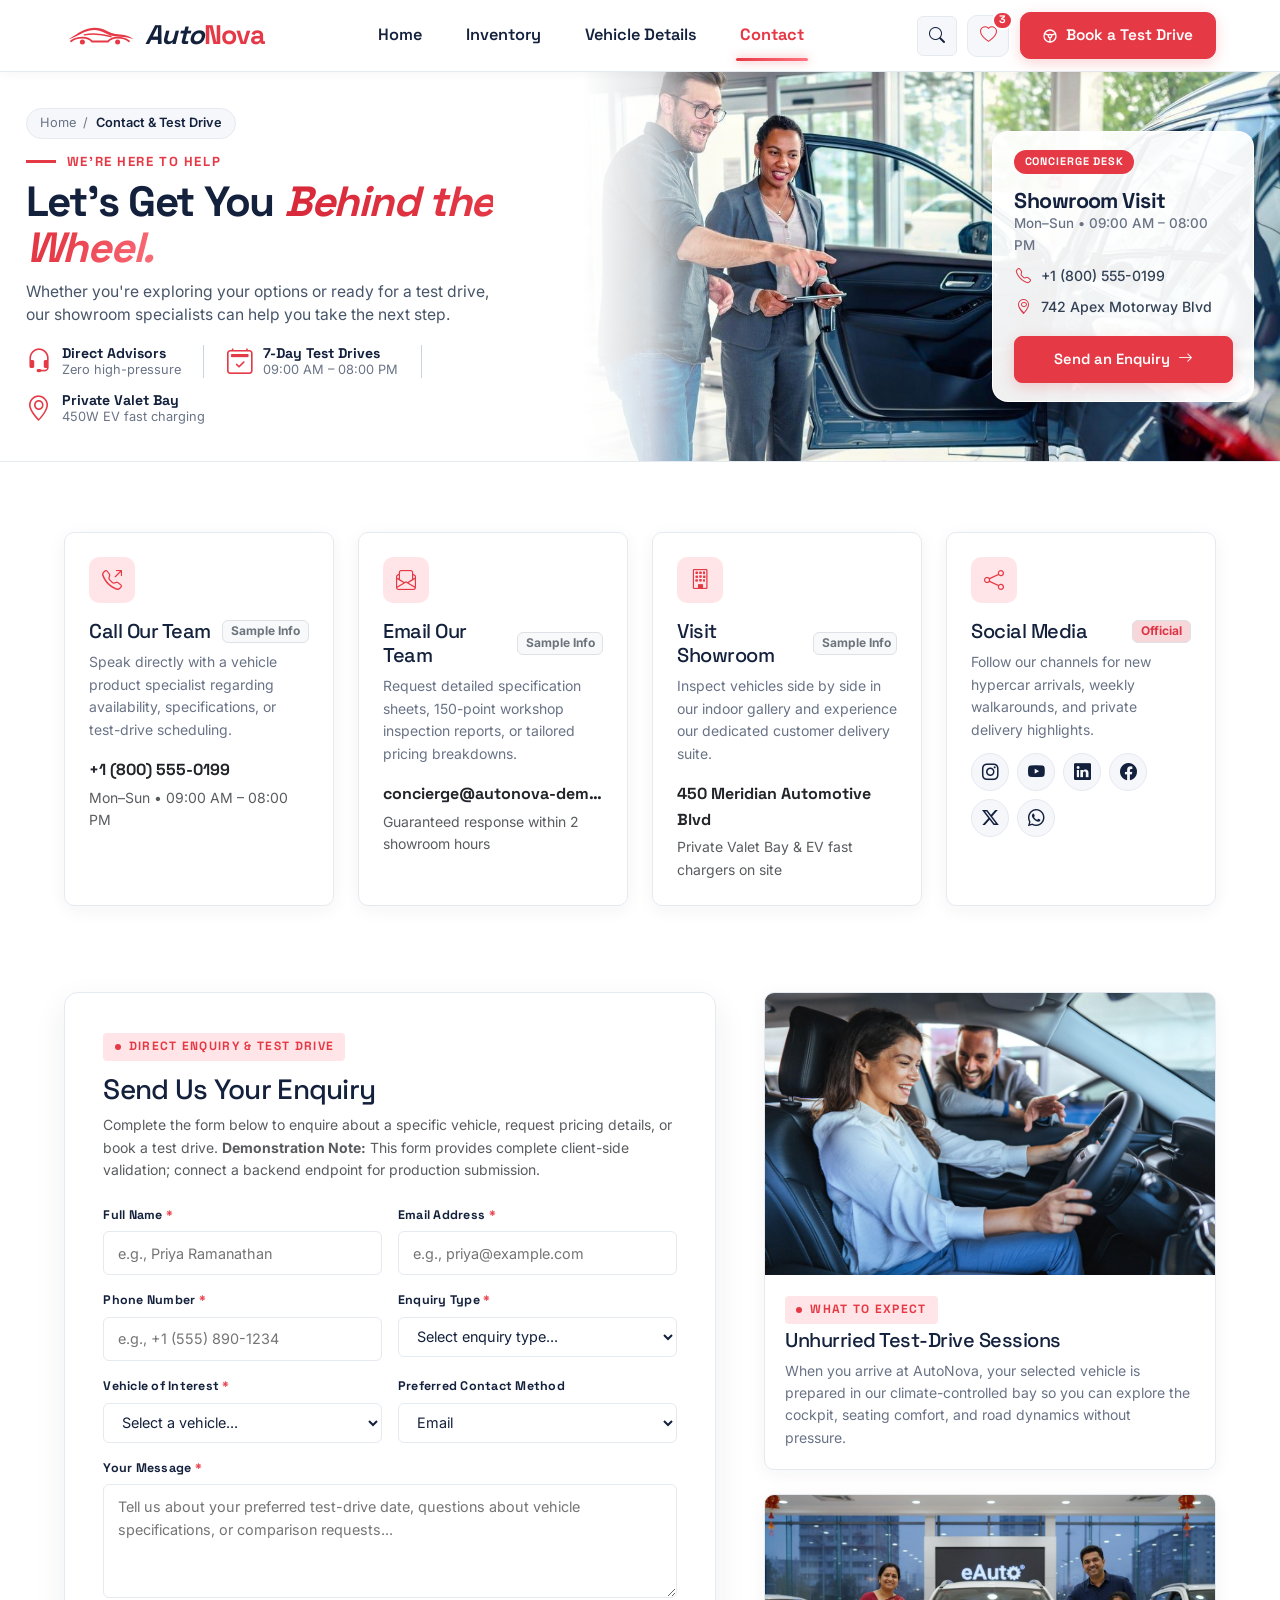
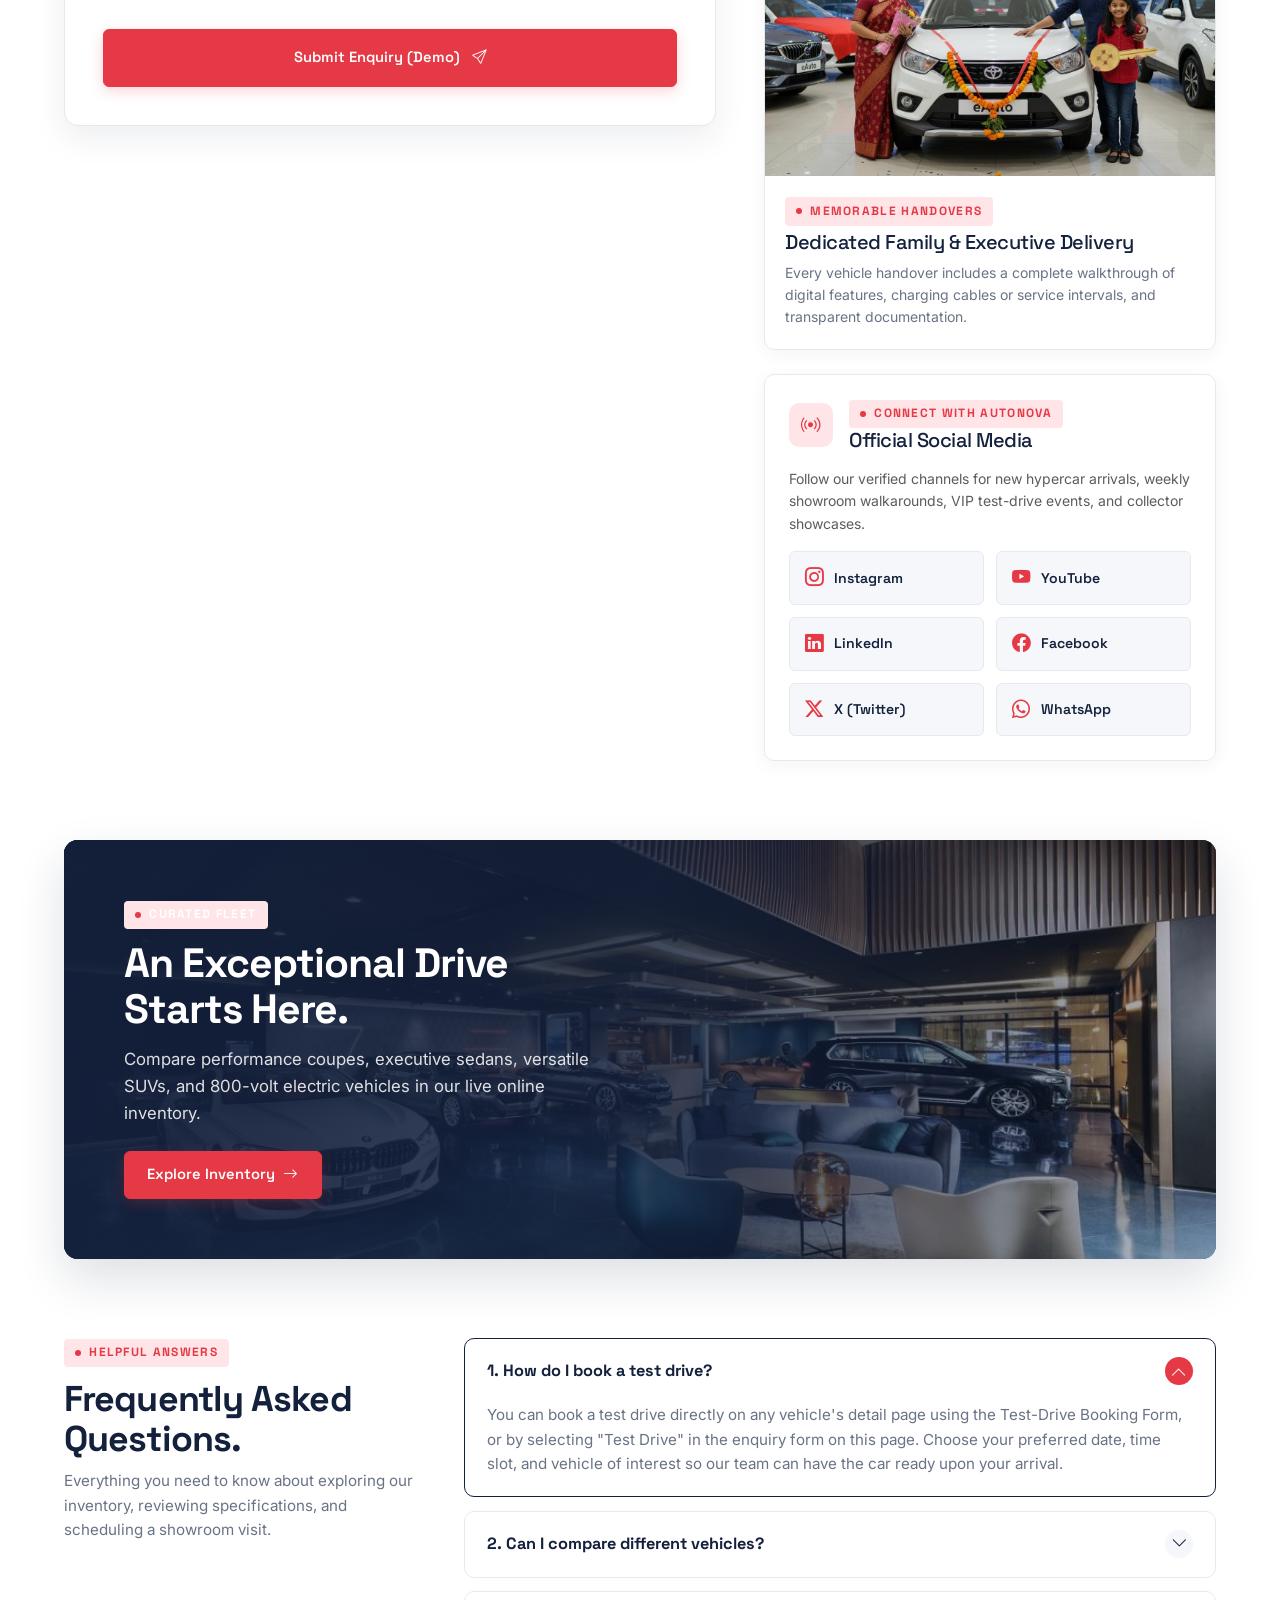
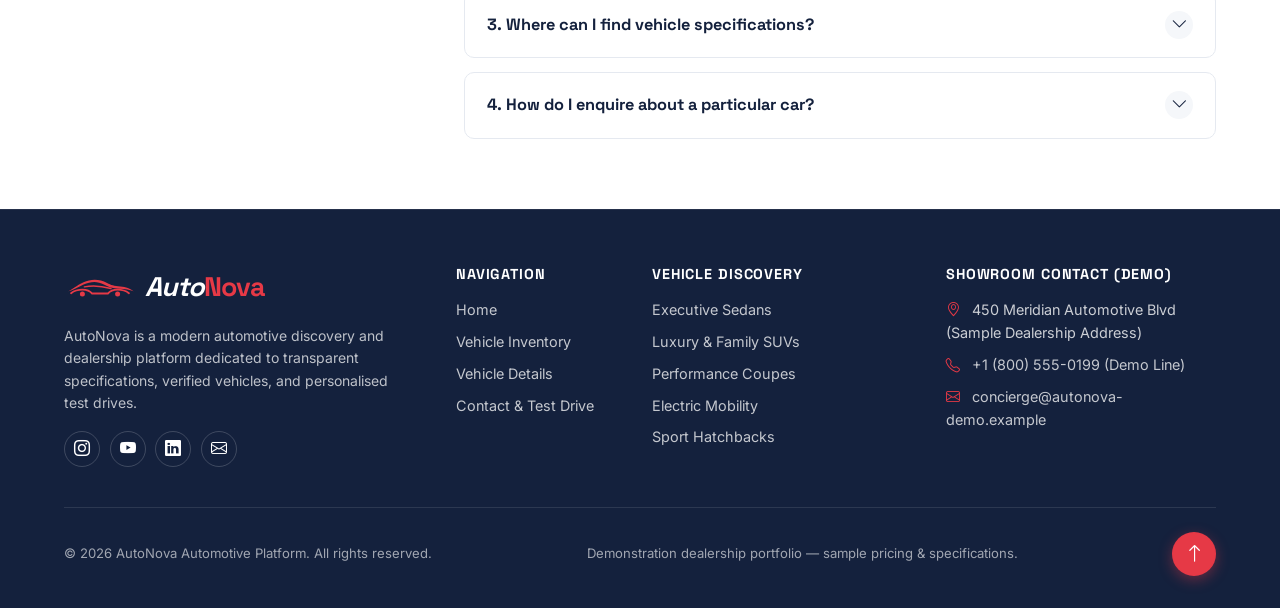
==== contact.html @ 645b9ab3 "first commit" ====
<!DOCTYPE html>
<html lang="en">
<head>
  <meta charset="UTF-8">
  <meta name="viewport" content="width=device-width, initial-scale=1.0">
  <title>Contact &amp; Book a Test Drive | AutoNova Automotive Dealership</title>
  <meta name="description" content="Get in touch with the AutoNova showroom team to schedule a test drive, request vehicle pricing, or arrange a private viewing.">

  <!-- Google Fonts: Space Grotesk & Inter -->
  <link rel="preconnect" href="https://fonts.googleapis.com">
  <link rel="preconnect" href="https://fonts.gstatic.com" crossorigin>
  <link href="https://fonts.googleapis.com/css2?family=Inter:wght@400;500;600;700&family=Space+Grotesk:wght@600;700&display=swap" rel="stylesheet">

  <!-- Bootstrap 5.3 CSS & Bootstrap Icons CDN -->
  <link href="https://cdn.jsdelivr.net/npm/bootstrap@5.3.3/dist/css/bootstrap.min.css" rel="stylesheet">
  <link href="https://cdn.jsdelivr.net/npm/bootstrap-icons@1.11.3/font/bootstrap-icons.min.css" rel="stylesheet">

  <!-- Shared AutoNova Stylesheet -->
  <link rel="stylesheet" href="assets/css/style.css">

  <!-- AutoNova Sports-Coupe Favicon -->
  <link rel="icon" type="image/svg+xml" href="assets/images/favicon.svg">
  <link rel="alternate icon" href="assets/images/favicon.svg">
</head>
<body>
  <a href="#main-content" class="skip-link">Skip to main content</a>

  <!-- ====================================================================
       GLOBAL HEADER & NAVIGATION
       ==================================================================== -->
  <header class="an-header" role="banner">
    <div class="an-container an-header-inner">
      <a href="index.html" class="an-brand" aria-label="AutoNova Home">
        <svg class="an-brand-car-svg" viewBox="0 0 92 34" fill="none" xmlns="http://www.w3.org/2000/svg" aria-hidden="true">
          <path d="M4 22.5C10 20.5 16 14.5 25 10.5C34 6.5 45 6 55 11.5C60 14.2 64 15.2 72 16C79 16.7 85 18.8 89 22C84 20.4 78 19.3 71 19C62 18.6 56 16.5 51 13.5C43 8.8 34 9.2 25 13.5C17 17.3 11 21.2 4 22.5Z" fill="#E63946"/>
          <path d="M9 24.5C13 21.5 18 20 23.5 20C29 20 33.5 22 36 25H56C58.5 22 63 20 68.5 20C74 20 79 21.5 83 24.5" stroke="#E63946" stroke-width="2.4" stroke-linecap="round" stroke-linejoin="round"/>
          <path d="M26 16.5C35 14.5 47 15 60 18.5" stroke="#E63946" stroke-width="1.8" stroke-linecap="round"/>
          <circle cx="23.5" cy="25.5" r="3.2" fill="#E63946"/>
          <circle cx="68.5" cy="25.5" r="3.2" fill="#E63946"/>
        </svg>
        <span><span class="an-brand-auto">Auto</span><span class="an-brand-accent">Nova</span></span>
      </a>

      <nav aria-label="Primary Navigation">
        <ul class="an-nav-list">
          <li><a href="index.html" class="an-nav-link">Home</a></li>
          <li><a href="inventory.html" class="an-nav-link">Inventory</a></li>
          <li><a href="vehicle-details.html" class="an-nav-link">Vehicle Details</a></li>
          <li><a href="contact.html" class="an-nav-link active" aria-current="page">Contact</a></li>
        </ul>
      </nav>

      <div class="an-header-actions">
        <button
          type="button"
          class="an-search-trigger"
          id="headerSearchToggle"
          aria-label="Open vehicle search"
          aria-expanded="false"
          aria-controls="headerSearchBar"
        >
          <i class="bi bi-search" aria-hidden="true"></i>
        </button>

        <a
          href="inventory.html"
          class="an-header-fav-btn"
          aria-label="View shortlisted vehicles"
          title="Shortlisted Vehicles"
        >
          <i class="bi bi-heart" aria-hidden="true"></i>
          <span class="an-header-fav-badge">3</span>
        </a>

        <a href="#contact-form-section" class="btn-an-primary an-header-cta" style="border-radius: 10px;">
          <svg width="16" height="16" viewBox="0 0 24 24" fill="none" stroke="currentColor" stroke-width="2" stroke-linecap="round" stroke-linejoin="round" aria-hidden="true">
            <circle cx="12" cy="12" r="9"/>
            <circle cx="12" cy="12" r="2.5"/>
            <path d="M12 14.5V21"/>
            <path d="M9.8 10.8L3.6 8.5"/>
            <path d="M14.2 10.8L20.4 8.5"/>
          </svg>
          <span>Book a Test Drive</span>
        </a>

        <button
          type="button"
          class="an-menu-toggle"
          id="mobileMenuToggle"
          aria-label="Toggle navigation menu"
          aria-expanded="false"
          aria-controls="mobileNavPanel"
        >
          <i class="bi bi-list" aria-hidden="true"></i>
        </button>
      </div>
    </div>

    <!-- Compact Header Search Bar -->
    <div class="an-header-search-bar" id="headerSearchBar" role="region" aria-label="Quick Inventory Search">
      <div class="an-container">
        <form action="inventory.html" method="get" class="an-header-search-form">
          <label for="headerSearchInput" class="visually-hidden">Search by manufacturer, model, or category</label>
          <input
            type="search"
            id="headerSearchInput"
            name="q"
            class="an-header-search-input"
            placeholder="Search Mercedes-Benz, McLaren, Porsche Taycan, Hyundai IONIQ, BMW M4..."
          >
          <button type="submit" class="btn-an-primary">
            Search <i class="bi bi-arrow-right" aria-hidden="true"></i>
          </button>
        </form>
      </div>
    </div>

    <!-- Mobile & Tablet Navigation Panel (Includes Search & Favourites) -->
    <div class="an-mobile-nav" id="mobileNavPanel" aria-label="Mobile Navigation">
      <form action="inventory.html" method="get" class="an-mobile-search-form">
        <label for="mobileSearchInput" class="visually-hidden">Search vehicles by manufacturer or model</label>
        <input
          type="search"
          id="mobileSearchInput"
          name="q"
          class="an-mobile-search-input"
          placeholder="Search Tucson, McLaren, Taycan..."
        >
        <button type="submit" class="btn-an-primary py-2 px-3" aria-label="Search Inventory">
          <i class="bi bi-search" aria-hidden="true"></i>
        </button>
      </form>

      <ul class="an-mobile-nav-list">
        <li>
          <a href="index.html" class="an-mobile-nav-link">
            <span>Home</span>
            <i class="bi bi-chevron-right" aria-hidden="true"></i>
          </a>
        </li>
        <li>
          <a href="inventory.html" class="an-mobile-nav-link">
            <span>Inventory</span>
            <i class="bi bi-chevron-right" aria-hidden="true"></i>
          </a>
        </li>
        <li>
          <a href="vehicle-details.html" class="an-mobile-nav-link">
            <span>Vehicle Details</span>
            <i class="bi bi-chevron-right" aria-hidden="true"></i>
          </a>
        </li>
        <li>
          <a href="contact.html" class="an-mobile-nav-link active" aria-current="page">
            <span>Contact</span>
            <i class="bi bi-chevron-right" aria-hidden="true"></i>
          </a>
        </li>
      </ul>

      <a href="inventory.html" class="an-mobile-fav-row" aria-label="View shortlisted vehicles">
        <span><i class="bi bi-heart-fill text-accent-red me-2" aria-hidden="true"></i>Shortlisted Vehicles</span>
        <span class="an-header-fav-badge">3</span>
      </a>

      <div class="d-grid gap-2">
        <a href="#contact-form-section" class="btn-an-primary w-100">
          Book a Test Drive <i class="bi bi-arrow-right" aria-hidden="true"></i>
        </a>
      </div>
    </div>
  </header>

  <main id="main-content">
    <!-- ==================================================================
         SECTION 8.A — UNIFORM SUBPAGE HERO (CONTACT — 390PX STAGE)
         ================================================================== -->
    <section class="an-subpage-hero" aria-labelledby="contact-hero-heading">
      <div class="an-subpage-hero-bg">
        <img
          src="assets/images/41.jpg"
          alt="AutoNova sales specialist with tablet assisting a customer beside an SUV in the glass-walled showroom"
          class="an-subpage-hero-bg-img"
          width="1200"
          height="900"
        >
        <div class="an-subpage-hero-bg-fade" aria-hidden="true"></div>
      </div>

      <div class="an-container an-subpage-hero-inner">
        <div class="an-subpage-hero-row">
          <div class="an-subpage-hero-left">
            <nav aria-label="Breadcrumb">
              <ol class="an-breadcrumb">
                <li><a href="index.html">Home</a></li>
                <li aria-hidden="true">/</li>
                <li class="an-breadcrumb-current" aria-current="page">Contact &amp; Test Drive</li>
              </ol>
            </nav>
            <span class="an-snip-eyebrow hero-anim-eyebrow">WE'RE HERE TO HELP</span>
            <h1 class="an-subpage-title hero-anim-title" id="contact-hero-heading">
              Let's Get You <span class="text-accent-red">Behind the Wheel.</span>
            </h1>
            <p class="an-subpage-subtitle hero-anim-lead">
              Whether you're exploring your options or ready for a test drive, our showroom specialists can help you take the next step.
            </p>

            <div class="an-snip-cred-row hero-anim-cred" aria-label="Showroom Concierge Promises">
              <div class="an-snip-cred-item">
                <i class="bi bi-headset an-snip-cred-icon" aria-hidden="true"></i>
                <div>
                  <span class="an-snip-cred-title">Direct Advisors</span>
                  <span class="an-snip-cred-sub">Zero high-pressure</span>
                </div>
              </div>
              <div class="an-snip-cred-item">
                <i class="bi bi-calendar2-check an-snip-cred-icon" aria-hidden="true"></i>
                <div>
                  <span class="an-snip-cred-title">7-Day Test Drives</span>
                  <span class="an-snip-cred-sub">09:00 AM – 08:00 PM</span>
                </div>
              </div>
              <div class="an-snip-cred-item">
                <i class="bi bi-geo-alt an-snip-cred-icon" aria-hidden="true"></i>
                <div>
                  <span class="an-snip-cred-title">Private Valet Bay</span>
                  <span class="an-snip-cred-sub">450W EV fast charging</span>
                </div>
              </div>
            </div>
          </div>

          <div class="an-subpage-hero-right hero-anim-card">
            <div class="an-subpage-float-card">
              <span class="an-snip-featured-pill">CONCIERGE DESK</span>
              <h2 class="an-snip-card-title">Showroom Visit</h2>
              <span class="an-snip-card-sub">Mon–Sun • 09:00 AM – 08:00 PM</span>
              <ul class="an-snip-spec-list mt-2 mb-3">
                <li><i class="bi bi-telephone text-danger" aria-hidden="true"></i> <span>+1 (800) 555-0199</span></li>
                <li><i class="bi bi-geo-alt text-danger" aria-hidden="true"></i> <span>742 Apex Motorway Blvd</span></li>
              </ul>
              <a href="#contact-form-section" class="btn-an-primary an-snip-card-btn">
                Send an Enquiry <i class="bi bi-arrow-right" aria-hidden="true"></i>
              </a>
            </div>
          </div>
        </div>
      </div>
    </section>

    <!-- ==================================================================
         SECTION 8.B — FOUR CONTACT INFORMATION BLOCKS & SOCIAL CHANNELS
         ================================================================== -->
    <section class="an-section pb-3" aria-label="Dealership Contact Channels">
      <div class="an-container">
        <div class="row g-4" data-reveal>
          <!-- Block 1: Call Our Team -->
          <div class="col-12 col-md-6 col-lg-3">
            <div class="an-contact-card">
              <span class="an-contact-icon" aria-hidden="true">
                <i class="bi bi-telephone-outbound"></i>
              </span>
              <div class="d-flex align-items-center justify-content-between mb-2">
                <h2 class="h5 mb-0">Call Our Team</h2>
                <span class="badge bg-light text-secondary border">Sample Info</span>
              </div>
              <p class="small mb-3">
                Speak directly with a vehicle product specialist regarding availability, specifications, or test-drive scheduling.
              </p>
              <a href="tel:+18005550199" class="fw-bold text-dark d-block mb-1" style="font-family: var(--font-heading);">
                +1 (800) 555-0199
              </a>
              <span class="small text-muted d-block">
                Mon–Sun • 09:00 AM – 08:00 PM
              </span>
            </div>
          </div>

          <!-- Block 2: Email Our Team -->
          <div class="col-12 col-md-6 col-lg-3">
            <div class="an-contact-card">
              <span class="an-contact-icon" aria-hidden="true">
                <i class="bi bi-envelope-paper"></i>
              </span>
              <div class="d-flex align-items-center justify-content-between mb-2">
                <h2 class="h5 mb-0">Email Our Team</h2>
                <span class="badge bg-light text-secondary border">Sample Info</span>
              </div>
              <p class="small mb-3">
                Request detailed specification sheets, 150-point workshop inspection reports, or tailored pricing breakdowns.
              </p>
              <a href="mailto:concierge@autonova-demo.example" class="fw-bold text-dark d-block mb-1 text-truncate" style="font-family: var(--font-heading);">
                concierge@autonova-demo.example
              </a>
              <span class="small text-muted d-block">
                Guaranteed response within 2 showroom hours
              </span>
            </div>
          </div>

          <!-- Block 3: Visit the Showroom -->
          <div class="col-12 col-md-6 col-lg-3">
            <div class="an-contact-card">
              <span class="an-contact-icon" aria-hidden="true">
                <i class="bi bi-building"></i>
              </span>
              <div class="d-flex align-items-center justify-content-between mb-2">
                <h2 class="h5 mb-0">Visit Showroom</h2>
                <span class="badge bg-light text-secondary border">Sample Info</span>
              </div>
              <p class="small mb-3">
                Inspect vehicles side by side in our indoor gallery and experience our dedicated customer delivery suite.
              </p>
              <strong class="fw-bold text-dark d-block mb-1" style="font-family: var(--font-heading);">
                450 Meridian Automotive Blvd
              </strong>
              <span class="small text-muted d-block">
                Private Valet Bay &amp; EV fast chargers on site
              </span>
            </div>
          </div>

          <!-- Block 4: Connect on Social Media -->
          <div class="col-12 col-md-6 col-lg-3">
            <div class="an-contact-card">
              <span class="an-contact-icon" aria-hidden="true">
                <i class="bi bi-share"></i>
              </span>
              <div class="d-flex align-items-center justify-content-between mb-2">
                <h2 class="h5 mb-0">Social Media</h2>
                <span class="badge bg-danger-subtle text-danger border">Official</span>
              </div>
              <p class="small mb-2">
                Follow our channels for new hypercar arrivals, weekly walkarounds, and private delivery highlights.
              </p>
              <div class="an-contact-social-pills" aria-label="AutoNova Official Social Channels">
                <a href="https://instagram.com" target="_blank" rel="noopener noreferrer" class="an-contact-social-pill" aria-label="AutoNova on Instagram" title="Instagram">
                  <i class="bi bi-instagram" aria-hidden="true"></i>
                </a>
                <a href="https://youtube.com" target="_blank" rel="noopener noreferrer" class="an-contact-social-pill" aria-label="AutoNova on YouTube" title="YouTube">
                  <i class="bi bi-youtube" aria-hidden="true"></i>
                </a>
                <a href="https://linkedin.com" target="_blank" rel="noopener noreferrer" class="an-contact-social-pill" aria-label="AutoNova on LinkedIn" title="LinkedIn">
                  <i class="bi bi-linkedin" aria-hidden="true"></i>
                </a>
                <a href="https://facebook.com" target="_blank" rel="noopener noreferrer" class="an-contact-social-pill" aria-label="AutoNova on Facebook" title="Facebook">
                  <i class="bi bi-facebook" aria-hidden="true"></i>
                </a>
                <a href="https://x.com" target="_blank" rel="noopener noreferrer" class="an-contact-social-pill" aria-label="AutoNova on X (Twitter)" title="X (Twitter)">
                  <i class="bi bi-twitter-x" aria-hidden="true"></i>
                </a>
                <a href="https://whatsapp.com" target="_blank" rel="noopener noreferrer" class="an-contact-social-pill" aria-label="AutoNova on WhatsApp Concierge" title="WhatsApp Concierge">
                  <i class="bi bi-whatsapp" aria-hidden="true"></i>
                </a>
              </div>
            </div>
          </div>
        </div>
      </div>
    </section>

    <!-- ==================================================================
         SECTION 8.C — CONTACT & TEST-DRIVE ENQUIRY FORM
         ================================================================== -->
    <section class="an-section" id="contact-form-section" aria-labelledby="contact-form-heading">
      <div class="an-container">
        <div class="row g-4 g-xl-5 align-items-start">
          <!-- Left 7 Columns: Contact Form -->
          <div class="col-12 col-lg-7" data-reveal>
            <div class="an-form-card">
              <span class="an-eyebrow">DIRECT ENQUIRY &amp; TEST DRIVE</span>
              <h2 class="h3 mb-2" id="contact-form-heading">Send Us Your Enquiry</h2>
              <p class="small text-muted mb-4">
                Complete the form below to enquire about a specific vehicle, request pricing details, or book a test drive.
                <strong>Demonstration Note:</strong> This form provides complete client-side validation; connect a backend endpoint for production submission.
              </p>

              <form id="contactEnquiryForm" novalidate>
                <div class="row g-3">
                  <div class="col-12 col-md-6 an-field-group">
                    <label for="cfFullName" class="an-form-label">Full Name <span class="text-accent-red">*</span></label>
                    <input
                      type="text"
                      id="cfFullName"
                      class="an-input"
                      placeholder="e.g., Priya Ramanathan"
                      required
                      autocomplete="name"
                    >
                    <div class="an-field-error" role="alert">
                      <i class="bi bi-exclamation-circle" aria-hidden="true"></i>
                      <span>Please enter your full name.</span>
                    </div>
                  </div>

                  <div class="col-12 col-md-6 an-field-group">
                    <label for="cfEmail" class="an-form-label">Email Address <span class="text-accent-red">*</span></label>
                    <input
                      type="email"
                      id="cfEmail"
                      class="an-input"
                      placeholder="e.g., priya@example.com"
                      required
                      autocomplete="email"
                    >
                    <div class="an-field-error" role="alert">
                      <i class="bi bi-exclamation-circle" aria-hidden="true"></i>
                      <span>Please enter a valid email address.</span>
                    </div>
                  </div>

                  <div class="col-12 col-md-6 an-field-group">
                    <label for="cfPhone" class="an-form-label">Phone Number <span class="text-accent-red">*</span></label>
                    <input
                      type="tel"
                      id="cfPhone"
                      class="an-input"
                      placeholder="e.g., +1 (555) 890-1234"
                      required
                      autocomplete="tel"
                    >
                    <div class="an-field-error" role="alert">
                      <i class="bi bi-exclamation-circle" aria-hidden="true"></i>
                      <span>Please enter a valid phone number.</span>
                    </div>
                  </div>

                  <div class="col-12 col-md-6 an-field-group">
                    <label for="cfEnquiryType" class="an-form-label">Enquiry Type <span class="text-accent-red">*</span></label>
                    <select id="cfEnquiryType" class="an-select" required>
                      <option value="">Select enquiry type...</option>
                      <option value="Vehicle Enquiry">Vehicle Enquiry</option>
                      <option value="Test Drive">Test Drive</option>
                      <option value="Pricing Information">Pricing Information</option>
                      <option value="General Assistance">General Assistance</option>
                    </select>
                    <div class="an-field-error" role="alert">
                      <i class="bi bi-exclamation-circle" aria-hidden="true"></i>
                      <span>Please select an enquiry type.</span>
                    </div>
                  </div>

                  <div class="col-12 col-md-6 an-field-group">
                    <label for="cfVehicleInterest" class="an-form-label">Vehicle of Interest <span class="text-accent-red">*</span></label>
                    <select id="cfVehicleInterest" class="an-select" required>
                      <option value="">Select a vehicle...</option>
                      <option value="2024 Mercedes-Benz S 580 4MATIC ($126,900)">2024 Mercedes-Benz S 580 4MATIC ($126,900)</option>
                      <option value="2023 McLaren 720S Performance Coupe ($284,500)">2023 McLaren 720S Performance Coupe ($284,500)</option>
                      <option value="2024 Porsche Taycan Turbo S ($194,800)">2024 Porsche Taycan Turbo S ($194,800)</option>
                      <option value="2023 Mercedes-Benz EQC 400 4MATIC ($64,500)">2023 Mercedes-Benz EQC 400 4MATIC ($64,500)</option>
                      <option value="2024 Hyundai IONIQ 5 Limited AWD ($52,800)">2024 Hyundai IONIQ 5 Limited AWD ($52,800)</option>
                      <option value="2024 Polestar 4 Long Range Dual Motor ($68,900)">2024 Polestar 4 Long Range Dual Motor ($68,900)</option>
                      <option value="2024 Mercedes-Benz E 300 d AMG Line ($72,500)">2024 Mercedes-Benz E 300 d AMG Line ($72,500)</option>
                      <option value="2022 BMW M4 Heritage Edition 6-MT ($78,400)">2022 BMW M4 Heritage Edition 6-MT ($78,400)</option>
                      <option value="2024 Hyundai IONIQ 6 SE Long Range ($48,200)">2024 Hyundai IONIQ 6 SE Long Range ($48,200)</option>
                      <option value="2021 McLaren 570S Coupe ($188,500)">2021 McLaren 570S Coupe ($188,500)</option>
                      <option value="2023 Cupra Leon VZ Hybrid ($41,500)">2023 Cupra Leon VZ Hybrid ($41,500)</option>
                      <option value="2023 KGM Rexton Ultimate 4WD SUV ($46,900)">2023 KGM Rexton Ultimate 4WD SUV ($46,900)</option>
                      <option value="2024 Porsche Taycan 4S ($114,500)">2024 Porsche Taycan 4S ($114,500)</option>
                      <option value="2024 Ferrari Daytona SP3 Icona ($345,000)">2024 Ferrari Daytona SP3 Icona ($345,000)</option>
                      <option value="General Showroom / Undecided">General Showroom / Comparing Multiple Models</option>
                    </select>
                    <div class="an-field-error" role="alert">
                      <i class="bi bi-exclamation-circle" aria-hidden="true"></i>
                      <span>Please select a vehicle of interest.</span>
                    </div>
                  </div>

                  <div class="col-12 col-md-6 an-field-group">
                    <label for="cfContactMethod" class="an-form-label">Preferred Contact Method</label>
                    <select id="cfContactMethod" class="an-select">
                      <option value="Email">Email</option>
                      <option value="Phone Call">Phone Call</option>
                      <option value="Text / SMS">Text / SMS</option>
                    </select>
                  </div>

                  <div class="col-12 an-field-group">
                    <label for="cfMessage" class="an-form-label">Your Message <span class="text-accent-red">*</span></label>
                    <textarea
                      id="cfMessage"
                      class="an-input"
                      rows="4"
                      placeholder="Tell us about your preferred test-drive date, questions about vehicle specifications, or comparison requests..."
                      required
                    ></textarea>
                    <div class="an-field-error" role="alert">
                      <i class="bi bi-exclamation-circle" aria-hidden="true"></i>
                      <span>Please enter a message of at least 10 characters.</span>
                    </div>
                  </div>

                  <div class="col-12 pt-2">
                    <button type="submit" class="btn-an-primary w-100 py-3" id="cfSubmitBtn">
                      Submit Enquiry (Demo) <i class="bi bi-send ms-1" aria-hidden="true"></i>
                    </button>
                  </div>
                </div>

                <div id="cfFormFeedback" class="an-form-feedback" role="status" aria-live="polite"></div>
              </form>
            </div>
          </div>

          <!-- Right 5 Columns: Showroom Hospitality & Handover Visuals -->
          <div class="col-12 col-lg-5" data-reveal>
            <div class="d-flex flex-column gap-4">
              <div class="an-craft-card">
                <div class="an-craft-media">
                  <img
                    src="assets/images/39.jpg"
                    alt="Customer seated in the driver's seat talking with a showroom specialist before a test drive"
                    loading="lazy"
                    width="680"
                    height="450"
                  >
                </div>
                <div class="an-craft-body">
                  <span class="an-eyebrow mb-1">WHAT TO EXPECT</span>
                  <h3 class="h5 mb-2">Unhurried Test-Drive Sessions</h3>
                  <p class="small mb-0">
                    When you arrive at AutoNova, your selected vehicle is prepared in our climate-controlled bay so you can explore the cockpit, seating comfort, and road dynamics without pressure.
                  </p>
                </div>
              </div>

              <div class="an-craft-card">
                <div class="an-craft-media">
                  <img
                    src="assets/images/42.jpg"
                    alt="Proud family celebrating their new white SUV handover with a ceremonial key in the showroom"
                    loading="lazy"
                    width="680"
                    height="450"
                  >
                </div>
                <div class="an-craft-body">
                  <span class="an-eyebrow mb-1">MEMORABLE HANDOVERS</span>
                  <h3 class="h5 mb-2">Dedicated Family &amp; Executive Delivery</h3>
                  <p class="small mb-0">
                    Every vehicle handover includes a complete walkthrough of digital features, charging cables or service intervals, and transparent documentation.
                  </p>
                </div>
              </div>

              <!-- Official Social Channels Hub Card -->
              <div class="an-craft-card">
                <div class="p-4">
                  <div class="d-flex align-items-center gap-3 mb-3">
                    <span class="an-contact-icon mb-0" style="width: 44px; height: 44px; font-size: 1.25rem;">
                      <i class="bi bi-broadcast" aria-hidden="true"></i>
                    </span>
                    <div>
                      <span class="an-eyebrow mb-0">CONNECT WITH AUTONOVA</span>
                      <h3 class="h5 mb-0">Official Social Media</h3>
                    </div>
                  </div>
                  <p class="small text-muted mb-3">
                    Follow our verified channels for new hypercar arrivals, weekly showroom walkarounds, VIP test-drive events, and collector showcases.
                  </p>
                  <div class="an-social-grid" aria-label="AutoNova Social Network Links">
                    <a href="https://instagram.com" target="_blank" rel="noopener noreferrer" class="an-contact-social-btn" aria-label="AutoNova on Instagram">
                      <i class="bi bi-instagram" aria-hidden="true"></i>
                      <span>Instagram</span>
                    </a>
                    <a href="https://youtube.com" target="_blank" rel="noopener noreferrer" class="an-contact-social-btn" aria-label="AutoNova on YouTube">
                      <i class="bi bi-youtube" aria-hidden="true"></i>
                      <span>YouTube</span>
                    </a>
                    <a href="https://linkedin.com" target="_blank" rel="noopener noreferrer" class="an-contact-social-btn" aria-label="AutoNova on LinkedIn">
                      <i class="bi bi-linkedin" aria-hidden="true"></i>
                      <span>LinkedIn</span>
                    </a>
                    <a href="https://facebook.com" target="_blank" rel="noopener noreferrer" class="an-contact-social-btn" aria-label="AutoNova on Facebook">
                      <i class="bi bi-facebook" aria-hidden="true"></i>
                      <span>Facebook</span>
                    </a>
                    <a href="https://x.com" target="_blank" rel="noopener noreferrer" class="an-contact-social-btn" aria-label="AutoNova on X (Twitter)">
                      <i class="bi bi-twitter-x" aria-hidden="true"></i>
                      <span>X (Twitter)</span>
                    </a>
                    <a href="https://whatsapp.com" target="_blank" rel="noopener noreferrer" class="an-contact-social-btn" aria-label="AutoNova on WhatsApp Concierge">
                      <i class="bi bi-whatsapp" aria-hidden="true"></i>
                      <span>WhatsApp</span>
                    </a>
                  </div>
                </div>
              </div>
            </div>
          </div>
        </div>
      </div>
    </section>

    <!-- ==================================================================
         SECTION 8.D — TEST-DRIVE PROMOTION BANNER
         ================================================================== -->
    <section class="an-section py-2" aria-labelledby="promo-banner-heading">
      <div class="an-container">
        <div class="an-experience-banner" data-reveal>
          <img
            src="assets/images/3.jpg"
            alt="AutoNova luxury showroom and customer lounge showcasing white BMW 8 Series, grey 7 Series, and black X7 SUV"
            class="an-experience-bg"
            loading="lazy"
            width="1076"
            height="718"
          >
          <div class="an-experience-overlay" aria-hidden="true"></div>
          <div class="an-experience-content">
            <span class="an-eyebrow text-white">CURATED FLEET</span>
            <h2 id="promo-banner-heading">An Exceptional Drive Starts Here.</h2>
            <p>
              Compare performance coupes, executive sedans, versatile SUVs, and 800-volt electric vehicles in our live online inventory.
            </p>
            <a href="inventory.html" class="btn-an-primary">
              Explore Inventory <i class="bi bi-arrow-right" aria-hidden="true"></i>
            </a>
          </div>
        </div>
      </div>
    </section>

    <!-- ==================================================================
         SECTION 8.E — FREQUENTLY ASKED QUESTIONS (4 ACCESSIBLE ACCORDIONS)
         ================================================================== -->
    <section class="an-section" aria-labelledby="faq-section-heading">
      <div class="an-container">
        <div class="row g-4 g-lg-5 align-items-start">
          <div class="col-12 col-lg-4" data-reveal>
            <span class="an-eyebrow">HELPFUL ANSWERS</span>
            <h2 class="an-section-title" id="faq-section-heading">Frequently Asked Questions.</h2>
            <p class="an-section-subtitle">
              Everything you need to know about exploring our inventory, reviewing specifications, and scheduling a showroom visit.
            </p>
          </div>

          <div class="col-12 col-lg-8" data-reveal>
            <div class="an-accordion" id="contactFaqAccordion">
              <!-- Question 1 -->
              <div class="an-accordion-item is-open">
                <h3 class="mb-0">
                  <button
                    type="button"
                    class="an-accordion-trigger"
                    aria-expanded="true"
                    aria-controls="faqPanel1"
                    id="faqTrigger1"
                  >
                    <span>1. How do I book a test drive?</span>
                    <span class="an-accordion-icon" aria-hidden="true"><i class="bi bi-chevron-down"></i></span>
                  </button>
                </h3>
                <div class="an-accordion-panel" id="faqPanel1" role="region" aria-labelledby="faqTrigger1">
                  You can book a test drive directly on any vehicle's detail page using the Test-Drive Booking Form, or by selecting "Test Drive" in the enquiry form on this page. Choose your preferred date, time slot, and vehicle of interest so our team can have the car ready upon your arrival.
                </div>
              </div>

              <!-- Question 2 -->
              <div class="an-accordion-item">
                <h3 class="mb-0">
                  <button
                    type="button"
                    class="an-accordion-trigger"
                    aria-expanded="false"
                    aria-controls="faqPanel2"
                    id="faqTrigger2"
                  >
                    <span>2. Can I compare different vehicles?</span>
                    <span class="an-accordion-icon" aria-hidden="true"><i class="bi bi-chevron-down"></i></span>
                  </button>
                </h3>
                <div class="an-accordion-panel" id="faqPanel2" role="region" aria-labelledby="faqTrigger2" hidden>
                  Yes. On our Vehicle Inventory page, you can filter vehicles by category (Sedan, SUV, Hatchback, Coupe, Electric), fuel type, transmission, model year, and price range. You can also tap the heart icon on any card to shortlist favourites, or use the quick vehicle switcher bar on the Vehicle Details page to compare specifications side by side.
                </div>
              </div>

              <!-- Question 3 -->
              <div class="an-accordion-item">
                <h3 class="mb-0">
                  <button
                    type="button"
                    class="an-accordion-trigger"
                    aria-expanded="false"
                    aria-controls="faqPanel3"
                    id="faqTrigger3"
                  >
                    <span>3. Where can I find vehicle specifications?</span>
                    <span class="an-accordion-icon" aria-hidden="true"><i class="bi bi-chevron-down"></i></span>
                  </button>
                </h3>
                <div class="an-accordion-panel" id="faqPanel3" role="region" aria-labelledby="faqTrigger3" hidden>
                  Click "View Details" on any vehicle card to open its dedicated Vehicle Details page. There you will find a 10-point overview summary, a 6-angle exterior and interior photo gallery with full-screen lightbox, a structured technical specification table, and a confirmed equipment list.
                </div>
              </div>

              <!-- Question 4 -->
              <div class="an-accordion-item">
                <h3 class="mb-0">
                  <button
                    type="button"
                    class="an-accordion-trigger"
                    aria-expanded="false"
                    aria-controls="faqPanel4"
                    id="faqTrigger4"
                  >
                    <span>4. How do I enquire about a particular car?</span>
                    <span class="an-accordion-icon" aria-hidden="true"><i class="bi bi-chevron-down"></i></span>
                  </button>
                </h3>
                <div class="an-accordion-panel" id="faqPanel4" role="region" aria-labelledby="faqTrigger4" hidden>
                  Select the specific vehicle from the "Vehicle of Interest" dropdown in the enquiry form above, or click "Enquire About This Vehicle" in the sticky summary panel on the Vehicle Details page. Include any questions about inspection history, specifications, or availability.
                </div>
              </div>
            </div>
          </div>
        </div>
      </div>
    </section>
  </main>

  <!-- ====================================================================
       GLOBAL FOOTER
       ==================================================================== -->
  <footer class="an-footer" role="contentinfo">
    <div class="an-container">
      <div class="row g-4">
        <div class="col-12 col-lg-4">
          <a href="index.html" class="an-brand an-footer-brand mb-3" aria-label="AutoNova Home">
            <svg class="an-brand-car-svg" viewBox="0 0 92 34" fill="none" xmlns="http://www.w3.org/2000/svg" aria-hidden="true">
              <path d="M4 22.5C10 20.5 16 14.5 25 10.5C34 6.5 45 6 55 11.5C60 14.2 64 15.2 72 16C79 16.7 85 18.8 89 22C84 20.4 78 19.3 71 19C62 18.6 56 16.5 51 13.5C43 8.8 34 9.2 25 13.5C17 17.3 11 21.2 4 22.5Z" fill="#E63946"/>
              <path d="M9 24.5C13 21.5 18 20 23.5 20C29 20 33.5 22 36 25H56C58.5 22 63 20 68.5 20C74 20 79 21.5 83 24.5" stroke="#E63946" stroke-width="2.4" stroke-linecap="round" stroke-linejoin="round"/>
              <path d="M26 16.5C35 14.5 47 15 60 18.5" stroke="#E63946" stroke-width="1.8" stroke-linecap="round"/>
              <circle cx="23.5" cy="25.5" r="3.2" fill="#E63946"/>
              <circle cx="68.5" cy="25.5" r="3.2" fill="#E63946"/>
            </svg>
            <span><span class="an-brand-auto">Auto</span><span class="an-brand-accent">Nova</span></span>
          </a>
          <p class="small mb-3" style="color: rgba(255,255,255,0.72); max-width: 36ch;">
            AutoNova is a modern automotive discovery and dealership platform dedicated to transparent specifications, verified vehicles, and personalised test drives.
          </p>
          <div class="an-social-row" aria-label="AutoNova Social Links">
            <a href="contact.html" class="an-social-link" aria-label="AutoNova on Instagram"><i class="bi bi-instagram" aria-hidden="true"></i></a>
            <a href="contact.html" class="an-social-link" aria-label="AutoNova on YouTube"><i class="bi bi-youtube" aria-hidden="true"></i></a>
            <a href="contact.html" class="an-social-link" aria-label="AutoNova on LinkedIn"><i class="bi bi-linkedin" aria-hidden="true"></i></a>
            <a href="contact.html" class="an-social-link" aria-label="Contact AutoNova via Email"><i class="bi bi-envelope" aria-hidden="true"></i></a>
          </div>
        </div>

        <div class="col-6 col-md-4 col-lg-2">
          <h3 class="an-footer-heading">Navigation</h3>
          <ul class="an-footer-links">
            <li><a href="index.html">Home</a></li>
            <li><a href="inventory.html">Vehicle Inventory</a></li>
            <li><a href="vehicle-details.html">Vehicle Details</a></li>
            <li><a href="contact.html">Contact &amp; Test Drive</a></li>
          </ul>
        </div>

        <div class="col-6 col-md-4 col-lg-3">
          <h3 class="an-footer-heading">Vehicle Discovery</h3>
          <ul class="an-footer-links">
            <li><a href="inventory.html?category=Sedan">Executive Sedans</a></li>
            <li><a href="inventory.html?category=SUV">Luxury &amp; Family SUVs</a></li>
            <li><a href="inventory.html?category=Coupe">Performance Coupes</a></li>
            <li><a href="inventory.html?category=Electric">Electric Mobility</a></li>
            <li><a href="inventory.html?category=Hatchback">Sport Hatchbacks</a></li>
          </ul>
        </div>

        <div class="col-12 col-md-4 col-lg-3">
          <h3 class="an-footer-heading">Showroom Contact (Demo)</h3>
          <ul class="an-footer-links">
            <li>
              <i class="bi bi-geo-alt text-accent-red me-2" aria-hidden="true"></i>
              <span>450 Meridian Automotive Blvd (Sample Dealership Address)</span>
            </li>
            <li>
              <i class="bi bi-telephone text-accent-red me-2" aria-hidden="true"></i>
              <a href="tel:+18005550199">+1 (800) 555-0199 (Demo Line)</a>
            </li>
            <li>
              <i class="bi bi-envelope text-accent-red me-2" aria-hidden="true"></i>
              <a href="mailto:concierge@autonova-demo.example">concierge@autonova-demo.example</a>
            </li>
          </ul>
        </div>
      </div>

      <div class="an-footer-bottom">
        <span>&copy; 2026 AutoNova Automotive Platform. All rights reserved.</span>
        <span>Demonstration dealership portfolio — sample pricing &amp; specifications.</span>
        <button type="button" class="an-footer-back-to-top" data-scroll-top aria-label="Scroll back to top of page">
          <i class="bi bi-arrow-up" aria-hidden="true"></i>
        </button>
      </div>
    </div>
  </footer>

  <!-- Shared AutoNova JavaScript -->
  <script src="assets/js/main.js"></script>
</body>
</html>
---- assets/css/style.css ----
/* ==========================================================================
   AUTONOVA — PREMIUM AUTOMOTIVE DEALERSHIP & DISCOVERY PLATFORM
   Shared Stylesheet (Editorial Luxury Aesthetic, Mobile-First, Zero Overflow)
   ========================================================================== */

:root {
  /* Required Color Palette */
  --an-red: #E63946;
  --an-red-hover: #cc2936;
  --an-red-soft: #FFE5E7;
  --an-navy: #14213D;
  --an-navy-deep: #0d172a;
  --an-navy-light: #1f325a;
  --an-white: #FFFFFF;
  --an-bg-soft: #F5F7FA;
  --an-grey-muted: #697386;
  --an-border: #E5E9F0;
  --an-success: #157347;
  --an-success-bg: #E6F4EA;

  /* Typography */
  --font-heading: 'Space Grotesk', -apple-system, BlinkMacSystemFont, sans-serif;
  --font-body: 'Inter', -apple-system, BlinkMacSystemFont, sans-serif;

  /* Layout & Spacing */
  --header-height: 70px;
  --container-max: 1460px;
  --radius-sm: 6px;
  --radius-md: 10px;
  --radius-lg: 14px;
  --radius-xl: 18px;

  /* Transitions & Easing */
  --ease-out-expo: cubic-bezier(0.16, 1, 0.3, 1);
  --ease-standard: cubic-bezier(0.4, 0, 0.2, 1);
  --shadow-subtle: 0 4px 18px rgba(20, 33, 61, 0.05);
  --shadow-card: 0 12px 32px rgba(20, 33, 61, 0.08);
  --shadow-elevated: 0 20px 48px rgba(20, 33, 61, 0.14);
}

@media (min-width: 992px) {
  :root {
    --header-height: 72px;
  }
}

@media (min-width: 992px) and (max-height: 760px) {
  :root {
    --header-height: 62px;
  }
}

/* ==========================================================================
   1. RESET & BASE RULES (ZERO HORIZONTAL SCROLL)
   ========================================================================== */
*,
*::before,
*::after {
  box-sizing: border-box;
  min-width: 0;
}

html {
  scroll-behavior: smooth;
  -webkit-text-size-adjust: 100%;
  max-width: 100%;
  overflow-x: clip;
}

body {
  margin: 0;
  padding: var(--header-height) 0 0 0;
  width: 100%;
  max-width: 100%;
  overflow-x: clip;
  font-family: var(--font-body);
  font-size: 1rem;
  line-height: 1.6;
  color: var(--an-navy);
  background-color: var(--an-white);
  -webkit-font-smoothing: antialiased;
  overflow-wrap: break-word;
}

main,
section,
footer {
  max-width: 100%;
  overflow-x: clip;
}

img,
svg,
video {
  display: block;
  max-width: 100%;
  height: auto;
}

a {
  color: inherit;
  text-decoration: none;
  transition: color 0.22s var(--ease-standard);
}

h1, h2, h3, h4, h5, h6 {
  font-family: var(--font-heading);
  color: var(--an-navy);
  font-weight: 700;
  line-height: 1.12;
  letter-spacing: -0.025em;
  margin-top: 0;
}

p {
  margin-top: 0;
  color: var(--an-grey-muted);
}

.row > *,
.d-flex > *,
.an-grid > * {
  min-width: 0;
}

.an-container {
  width: 94%;
  max-width: var(--container-max);
  margin-inline: auto;
  padding-inline: clamp(0.75rem, 2vw, 1.75rem);
}

:focus-visible {
  outline: 2px solid var(--an-red);
  outline-offset: 3px;
}

.skip-link {
  position: absolute;
  top: -100px;
  left: 1rem;
  z-index: 2000;
  background: var(--an-navy);
  color: var(--an-white);
  padding: 0.6rem 1.2rem;
  border-radius: var(--radius-sm);
  font-weight: 600;
}

.skip-link:focus {
  top: 0.75rem;
}

/* ==========================================================================
   2. TYPOGRAPHY & EDITORIAL HELPERS
   ========================================================================== */
.an-eyebrow {
  display: inline-flex;
  align-items: center;
  gap: 0.5rem;
  font-family: var(--font-heading);
  font-size: 0.75rem;
  font-weight: 700;
  letter-spacing: 0.11em;
  text-transform: uppercase;
  color: var(--an-red);
  background-color: var(--an-red-soft);
  padding: 0.28rem 0.7rem;
  border-radius: 4px;
  margin-bottom: 0.75rem;
}

.an-eyebrow::before {
  content: "";
  display: inline-block;
  width: 6px;
  height: 6px;
  border-radius: 50%;
  background-color: var(--an-red);
  flex-shrink: 0;
}

.an-eyebrow-dark {
  background-color: rgba(230, 57, 70, 0.2);
  color: #ff858f;
}

.an-section-title {
  font-size: clamp(1.75rem, 2.8vw, 2.6rem);
  margin-bottom: 0.65rem;
}

.an-section-subtitle {
  font-size: clamp(0.95rem, 1.1vw, 1.08rem);
  max-width: 62ch;
  color: var(--an-grey-muted);
  margin-bottom: 0;
}

.text-accent-red {
  color: var(--an-red);
}

.an-section {
  padding-block: clamp(3rem, 5.5vw, 5rem);
}

.an-section-soft {
  background-color: var(--an-bg-soft);
}

.an-section-navy {
  background-color: var(--an-navy);
  color: var(--an-white);
}

.an-section-navy h2,
.an-section-navy h3,
.an-section-navy h4 {
  color: var(--an-white);
}

.an-section-navy p {
  color: rgba(255, 255, 255, 0.78);
}

/* ==========================================================================
   3. BUTTONS & INTERACTIVE CONTROLS (Animation 8)
   ========================================================================== */
.btn-an-primary,
.btn-an-secondary,
.btn-an-outline,
.btn-an-white {
  display: inline-flex;
  align-items: center;
  justify-content: center;
  gap: 0.5rem;
  font-family: var(--font-heading);
  font-size: 0.92rem;
  font-weight: 600;
  padding: 0.72rem 1.4rem;
  border-radius: var(--radius-sm);
  border: 1.5px solid transparent;
  cursor: pointer;
  transition: background-color 0.22s var(--ease-standard),
              color 0.22s var(--ease-standard),
              border-color 0.22s var(--ease-standard),
              transform 0.2s var(--ease-standard),
              box-shadow 0.22s var(--ease-standard);
  white-space: nowrap;
  text-align: center;
}

.btn-an-primary {
  background-color: var(--an-red);
  color: var(--an-white);
  border-color: var(--an-red);
  box-shadow: 0 4px 14px rgba(230, 57, 70, 0.22);
}

.btn-an-primary:hover,
.btn-an-primary:focus-visible {
  background-color: var(--an-red-hover);
  border-color: var(--an-red-hover);
  color: var(--an-white);
  box-shadow: 0 8px 22px rgba(230, 57, 70, 0.34);
}

.btn-an-secondary {
  background-color: var(--an-navy);
  color: var(--an-white);
  border-color: var(--an-navy);
}

.btn-an-secondary:hover,
.btn-an-secondary:focus-visible {
  background-color: var(--an-navy-light);
  border-color: var(--an-navy-light);
  color: var(--an-white);
}

.btn-an-outline {
  background-color: var(--an-white);
  color: var(--an-navy);
  border-color: #CBD5E1;
}

.btn-an-outline:hover,
.btn-an-outline:focus-visible {
  border-color: var(--an-navy);
  background-color: var(--an-navy);
  color: var(--an-white);
}

.btn-an-white {
  background-color: var(--an-white);
  color: var(--an-navy);
  border-color: var(--an-white);
}

.btn-an-white:hover,
.btn-an-white:focus-visible {
  background-color: var(--an-red);
  border-color: var(--an-red);
  color: var(--an-white);
}

.btn-an-primary:active,
.btn-an-secondary:active,
.btn-an-outline:active,
.btn-an-white:active {
  transform: translateY(1px);
}

.btn-an-primary .bi-arrow-right,
.btn-an-secondary .bi-arrow-right,
.btn-an-outline .bi-arrow-right,
.btn-an-white .bi-arrow-right,
.an-card-action .bi-arrow-up-right {
  transition: transform 0.25s var(--ease-out-expo);
}

@media (hover: hover) {
  .btn-an-primary:hover .bi-arrow-right,
  .btn-an-secondary:hover .bi-arrow-right,
  .btn-an-outline:hover .bi-arrow-right,
  .btn-an-white:hover .bi-arrow-right {
    transform: translateX(4px);
  }
}

/* ==========================================================================
   4. GLOBAL HEADER & NAVIGATION (Section 4 & Animation 4)
   ========================================================================== */
.an-header {
  position: fixed;
  top: 0;
  left: 0;
  right: 0;
  width: 100%;
  z-index: 1030;
  height: var(--header-height);
  background-color: rgba(255, 255, 255, 0.98);
  backdrop-filter: blur(14px);
  -webkit-backdrop-filter: blur(14px);
  border-bottom: 1px solid var(--an-border);
  box-shadow: 0 2px 10px rgba(20, 33, 61, 0.04);
  transition: box-shadow 0.25s var(--ease-standard), background-color 0.25s;
}

.an-header.is-scrolled {
  box-shadow: 0 8px 28px rgba(20, 33, 61, 0.09);
  background-color: rgba(255, 255, 255, 0.99);
}

.an-header-inner {
  height: 100%;
  display: flex;
  align-items: center;
  justify-content: space-between;
  gap: 1rem;
}

.an-brand {
  display: inline-flex;
  align-items: center;
  gap: 0.55rem;
  font-family: var(--font-heading);
  font-size: 1.68rem;
  font-weight: 800;
  letter-spacing: -0.03em;
  color: var(--an-navy);
  flex-shrink: 0;
}

.an-brand-auto {
  font-style: italic;
  color: var(--an-navy);
}

.an-brand:hover {
  color: var(--an-navy);
}

.an-brand-mark {
  width: 36px;
  height: 36px;
  border-radius: 8px;
  background-color: var(--an-navy);
  display: inline-flex;
  align-items: center;
  justify-content: center;
  color: var(--an-white);
  box-shadow: 0 3px 10px rgba(20, 33, 61, 0.18);
}

.an-brand-mark svg {
  width: 22px;
  height: 22px;
}

.an-brand-accent {
  color: var(--an-red);
}

/* Desktop Navigation */
.an-nav-list {
  display: none;
  list-style: none;
  margin: 0;
  padding: 0;
  align-items: center;
  gap: clamp(1.6rem, 2.8vw, 2.75rem);
}

@media (min-width: 992px) {
  .an-nav-list {
    display: flex;
  }
}

.an-nav-link {
  position: relative;
  display: inline-block;
  padding: 0.5rem 0.25rem;
  font-family: var(--font-heading);
  font-size: 1.02rem;
  font-weight: 600;
  color: var(--an-navy);
  transition: color 0.2s var(--ease-standard);
}

.an-nav-link::after {
  content: "";
  position: absolute;
  left: 0;
  right: 0;
  bottom: -4px;
  height: 3px;
  border-radius: 999px;
  background: linear-gradient(90deg, var(--an-red), #ff7580);
  box-shadow: 0 0 10px rgba(230, 57, 70, 0.55);
  transform: scaleX(0);
  transform-origin: right center;
  transition: transform 0.28s var(--ease-out-expo);
}

.an-nav-link:hover {
  color: var(--an-red);
}

.an-nav-link:hover::after {
  transform: scaleX(1);
  transform-origin: left center;
}

.an-nav-link.active {
  color: var(--an-red) !important;
  font-weight: 700;
}

.an-nav-link.active::after {
  transform: scaleX(1);
  transform-origin: center center;
}

.an-header-actions {
  display: flex;
  align-items: center;
  gap: 0.65rem;
}

.an-search-trigger {
  width: 40px;
  height: 40px;
  border-radius: var(--radius-sm);
  border: 1px solid var(--an-border);
  background: var(--an-bg-soft);
  color: var(--an-navy);
  display: inline-flex;
  align-items: center;
  justify-content: center;
  cursor: pointer;
  transition: all 0.2s var(--ease-standard);
}

.an-search-trigger:hover {
  border-color: var(--an-navy);
  background-color: var(--an-white);
  color: var(--an-red);
}

.an-header-cta {
  display: none;
  padding: 0.56rem 1.15rem;
  font-size: 0.88rem;
}

@media (min-width: 992px) {
  .an-header-cta {
    display: inline-flex;
  }
}

/* Header Search Bar Popover */
.an-header-search-bar {
  position: absolute;
  top: 100%;
  left: 0;
  right: 0;
  background: var(--an-white);
  border-bottom: 1px solid var(--an-border);
  box-shadow: var(--shadow-card);
  padding: 0.85rem 0;
  opacity: 0;
  visibility: hidden;
  transform: translateY(-8px);
  transition: opacity 0.22s var(--ease-standard), transform 0.22s var(--ease-standard), visibility 0.22s;
  z-index: 1025;
}

.an-header-search-bar.is-open {
  opacity: 1;
  visibility: visible;
  transform: translateY(0);
}

.an-header-search-form {
  display: flex;
  align-items: center;
  gap: 0.6rem;
}

.an-header-search-input {
  flex: 1;
  min-width: 0;
  border: 1px solid var(--an-border);
  border-radius: var(--radius-sm);
  padding: 0.6rem 0.95rem;
  font-size: 0.95rem;
  color: var(--an-navy);
}

/* Mobile Menu Button & Drawer */
.an-menu-toggle {
  width: 40px;
  height: 40px;
  border-radius: var(--radius-sm);
  border: 1px solid var(--an-border);
  background: var(--an-white);
  color: var(--an-navy);
  display: inline-flex;
  align-items: center;
  justify-content: center;
  font-size: 1.25rem;
  cursor: pointer;
}

@media (min-width: 992px) {
  .an-menu-toggle {
    display: none;
  }
}

.an-mobile-nav {
  position: fixed;
  top: var(--header-height);
  left: 0;
  right: 0;
  background-color: var(--an-white);
  border-bottom: 1px solid var(--an-border);
  box-shadow: var(--shadow-elevated);
  padding: 1.25rem clamp(1rem, 4vw, 2rem) 1.5rem;
  max-height: calc(100dvh - var(--header-height));
  overflow-y: auto;
  opacity: 0;
  visibility: hidden;
  transform: translateY(-10px);
  transition: opacity 0.25s var(--ease-out-expo),
              transform 0.25s var(--ease-out-expo),
              visibility 0.25s;
  z-index: 1020;
}

.an-mobile-nav.is-open {
  opacity: 1;
  visibility: visible;
  transform: translateY(0);
}

.an-mobile-nav-list {
  list-style: none;
  padding: 0;
  margin: 0 0 1.25rem 0;
  display: flex;
  flex-direction: column;
  gap: 0.25rem;
}

.an-mobile-nav-link {
  display: flex;
  align-items: center;
  justify-content: space-between;
  padding: 0.8rem 1rem;
  border-radius: var(--radius-sm);
  font-family: var(--font-heading);
  font-weight: 600;
  font-size: 1.02rem;
  color: var(--an-navy);
  border-left: 3.5px solid transparent;
  transition: all 0.2s var(--ease-standard);
}

.an-mobile-nav-link:hover {
  background-color: var(--an-red-soft);
  color: var(--an-red);
}

.an-mobile-nav-link.active {
  background-color: var(--an-red-soft);
  color: var(--an-red) !important;
  font-weight: 700;
  border-left-color: var(--an-red);
}

/* Mobile & Tablet (<992px): Hide Search & Favourites in top bar; keep them inside Hamburger Menu */
@media (max-width: 991.98px) {
  .an-header-actions .an-search-trigger,
  .an-header-actions .an-header-fav-btn {
    display: none !important;
  }
}

.an-mobile-search-form {
  display: flex;
  align-items: center;
  gap: 0.5rem;
  margin-bottom: 1rem;
}

.an-mobile-search-input {
  flex: 1;
  min-width: 0;
  border: 1px solid var(--an-border);
  border-radius: var(--radius-sm);
  background-color: var(--an-bg-soft);
  padding: 0.62rem 0.9rem;
  font-size: 0.92rem;
  color: var(--an-navy);
}

.an-mobile-search-input:focus {
  outline: none;
  border-color: var(--an-navy);
  background-color: var(--an-white);
}

.an-mobile-fav-row {
  display: flex;
  align-items: center;
  justify-content: space-between;
  padding: 0.75rem 0.85rem;
  margin-bottom: 1rem;
  border-radius: var(--radius-sm);
  border: 1px solid var(--an-border);
  background-color: var(--an-bg-soft);
  font-family: var(--font-heading);
  font-weight: 600;
  font-size: 0.96rem;
  color: var(--an-navy);
}

.an-mobile-fav-row:hover {
  border-color: var(--an-red);
  color: var(--an-red);
}

.an-mobile-fav-row .an-header-fav-badge {
  position: static;
  border: none;
  min-width: 24px;
  height: 24px;
  font-size: 0.76rem;
}

/* ==========================================================================
   5. HOME PAGE HERO — EXACT REFERENCE SPLIT-STAGE & FLOATING TRUST BAR
   ========================================================================== */
.an-brand-car-svg {
  width: clamp(56px, 14vw, 72px);
  height: auto;
  max-height: 30px;
  flex-shrink: 0;
  overflow: visible;
}

@media (max-width: 575.98px) {
  .an-brand {
    font-size: 1.42rem;
    gap: 0.45rem;
  }
}

.an-header-cta {
  display: none;
  padding: 0.62rem 1.35rem;
  font-size: 0.96rem;
}

@media (min-width: 992px) {
  .an-header-cta {
    display: inline-flex;
  }
}

.an-header-fav-btn {
  position: relative;
  width: 42px;
  height: 42px;
  border-radius: 10px;
  border: 1px solid var(--an-border);
  background: var(--an-bg-soft);
  color: var(--an-red);
  display: inline-flex;
  align-items: center;
  justify-content: center;
  font-size: 1.05rem;
  cursor: pointer;
  transition: all 0.2s var(--ease-standard);
}

.an-header-fav-btn:hover {
  background: var(--an-red-soft);
  border-color: var(--an-red);
}

.an-header-fav-badge {
  position: absolute;
  top: -5px;
  right: -5px;
  min-width: 19px;
  height: 19px;
  padding: 0 5px;
  border-radius: 999px;
  background-color: var(--an-red);
  color: var(--an-white);
  font-family: var(--font-heading);
  font-size: 0.68rem;
  font-weight: 700;
  display: inline-flex;
  align-items: center;
  justify-content: center;
  border: 2px solid var(--an-white);
}

/* Full-Viewport Web Hero Stage */
.an-hero-snip-stage {
  position: relative;
  background-color: #FFFFFF;
  overflow: clip;
  padding-block: 1.75rem 1.5rem;
}

@media (min-width: 992px) {
  .an-hero-snip-stage {
    height: calc(100svh - var(--header-height));
    min-height: 580px;
    max-height: 920px;
    display: flex;
    flex-direction: column;
    justify-content: space-between;
    padding-top: clamp(0.75rem, 2vh, 1.75rem);
    padding-bottom: clamp(0.65rem, 1.5vh, 1.25rem);
  }
}

/* Full-Bleed Right Showroom Image + Smooth White Left Gradient Mask */
.an-hero-bg-layer {
  position: absolute;
  inset: 0;
  z-index: 0;
  pointer-events: none;
}

.an-hero-bg-img {
  width: 100%;
  height: 100%;
  object-fit: cover;
  object-position: 76% 42%;
  transition: opacity 0.35s var(--ease-standard), transform 0.65s var(--ease-out-expo);
}

.an-hero-bg-fade {
  position: absolute;
  inset: 0;
  background:
    linear-gradient(
      90deg,
      #FFFFFF 0%,
      #FFFFFF 31%,
      rgba(255, 255, 255, 0.96) 39%,
      rgba(255, 255, 255, 0.55) 47%,
      rgba(255, 255, 255, 0.04) 56%,
      rgba(255, 255, 255, 0) 65%
    ),
    linear-gradient(
      180deg,
      rgba(255, 255, 255, 0.25) 0%,
      rgba(255, 255, 255, 0) 14%,
      rgba(255, 255, 255, 0) 84%,
      rgba(245, 247, 250, 0.85) 100%
    );
}

/* Showroom Architectural Spotlight & Headlight Beam Sweeps */
.an-hero-spotlight {
  position: absolute;
  top: -15%;
  right: 15%;
  width: 580px;
  height: 580px;
  border-radius: 50%;
  background: radial-gradient(
    circle,
    rgba(230, 57, 70, 0.16) 0%,
    rgba(255, 117, 128, 0.07) 45%,
    transparent 70%
  );
  filter: blur(45px);
  pointer-events: none;
  z-index: 1;
  animation: showroomSpotlightBreathe 7.5s ease-in-out infinite;
}

.an-hero-headlight-beam {
  position: absolute;
  bottom: 14%;
  right: 6%;
  width: 480px;
  height: 160px;
  background: radial-gradient(
    ellipse at right center,
    rgba(255, 255, 255, 0.42) 0%,
    rgba(230, 57, 70, 0.12) 40%,
    transparent 75%
  );
  transform: rotate(-8deg);
  filter: blur(24px);
  pointer-events: none;
  z-index: 1;
  animation: headlightBeamSweep 8.5s ease-in-out infinite alternate;
}

@keyframes showroomSpotlightBreathe {
  0%, 100% {
    transform: scale(1) translate3d(0, 0, 0);
    opacity: 0.7;
  }
  50% {
    transform: scale(1.15) translate3d(20px, -12px, 0);
    opacity: 1;
  }
}

@keyframes headlightBeamSweep {
  0% {
    opacity: 0.45;
    transform: rotate(-9deg) scaleX(0.96);
  }
  100% {
    opacity: 0.85;
    transform: rotate(-6deg) scaleX(1.1);
  }
}

@media (max-width: 991.98px) {
  .an-hero-spotlight,
  .an-hero-headlight-beam {
    display: none;
  }
}

@media (max-width: 991.98px) {
  .an-hero-bg-layer {
    position: relative;
    width: 94%;
    max-width: 100%;
    height: 220px;
    border-radius: var(--radius-lg);
    overflow: hidden;
    margin: 0 auto 1.25rem;
  }
  .an-hero-bg-fade {
    display: none;
  }
}

/* Main Split Row Inside Hero */
.an-hero-main-wrap {
  position: relative;
  z-index: 2;
  flex: 1;
  display: flex;
  flex-direction: column;
  justify-content: center;
}

.an-hero-main-row {
  display: flex;
  flex-direction: column;
  gap: 1.5rem;
}

@media (min-width: 992px) {
  .an-hero-main-row {
    flex-direction: row;
    align-items: center;
    justify-content: space-between;
  }
}

/* Left Editorial Column — Full Scale Proportions Matching Reference Snip */
.an-snip-left {
  max-width: 620px;
}

@media (max-width: 991.98px) {
  .an-snip-left {
    max-width: 100%;
    text-align: center;
    margin-inline: auto;
  }
}

.an-snip-eyebrow {
  display: inline-flex;
  align-items: center;
  gap: 0.7rem;
  font-family: var(--font-heading);
  font-size: 0.88rem;
  font-weight: 700;
  letter-spacing: 0.12em;
  text-transform: uppercase;
  color: var(--an-red);
  margin-bottom: clamp(0.45rem, 1.1vh, 0.8rem);
}

@media (max-width: 991.98px) {
  .an-snip-eyebrow {
    justify-content: center;
    margin-inline: auto;
  }
}

.an-snip-eyebrow::before {
  content: "";
  display: inline-block;
  width: 30px;
  height: 2.5px;
  background-color: var(--an-red);
}

.an-snip-title {
  font-family: var(--font-heading);
  font-size: clamp(1.95rem, 6.5vw, 4.1rem);
  font-weight: 700;
  line-height: 1.06;
  letter-spacing: -0.03em;
  color: var(--an-navy);
  margin-bottom: clamp(0.55rem, 1.3vh, 0.95rem);
  overflow-wrap: break-word;
}

@media (min-width: 992px) {
  .an-snip-title {
    font-size: clamp(2.75rem, 4.2vw, 4.1rem);
  }
}

.an-snip-title .text-accent-red {
  font-style: italic;
}

.an-snip-lead {
  font-size: clamp(1.04rem, 1.2vw, 1.18rem);
  line-height: 1.5;
  color: #475569;
  max-width: 44ch;
  margin-bottom: clamp(0.95rem, 2vh, 1.45rem);
}

@media (max-width: 991.98px) {
  .an-snip-lead {
    margin-inline: auto;
    text-align: center;
  }
}

.an-snip-actions {
  display: flex;
  flex-wrap: wrap;
  align-items: center;
  gap: 0.95rem;
  margin-bottom: clamp(1rem, 2.2vh, 1.65rem);
}

@media (max-width: 991.98px) {
  .an-snip-actions {
    justify-content: center;
  }
}

.an-snip-btn-primary {
  border-radius: 10px;
  padding: 0.82rem 1.7rem;
  font-size: 1.02rem;
}

.an-snip-btn-secondary {
  border-radius: 10px;
  padding: 0.82rem 1.6rem;
  font-size: 1.02rem;
  background-color: var(--an-white);
  border: 1px solid #E2E8F0;
  box-shadow: 0 6px 20px rgba(20, 33, 61, 0.07);
  color: var(--an-navy);
}

.an-snip-btn-secondary:hover {
  background-color: var(--an-navy);
  border-color: var(--an-navy);
  color: var(--an-white);
}

/* 3 Credibility Items with Vertical Dividers */
.an-snip-cred-row {
  display: flex;
  flex-wrap: wrap;
  align-items: center;
  gap: 0.9rem 1.4rem;
}

@media (max-width: 991.98px) {
  .an-snip-cred-row {
    justify-content: center;
  }
}

.an-snip-cred-item {
  display: flex;
  align-items: center;
  gap: 0.65rem;
  padding-right: 1.4rem;
  border-right: 1px solid #CBD5E1;
}

.an-snip-cred-item:last-child {
  border-right: none;
  padding-right: 0;
}

@media (max-width: 575.98px) {
  .an-snip-cred-item {
    border-right: none;
    padding-right: 0;
  }
}

.an-snip-cred-icon {
  color: var(--an-red);
  font-size: 1.6rem;
  line-height: 1;
  flex-shrink: 0;
}

.an-snip-cred-title {
  font-family: var(--font-heading);
  font-size: 0.88rem;
  font-weight: 700;
  color: var(--an-navy);
  display: block;
  line-height: 1.22;
}

.an-snip-cred-sub {
  font-size: 0.8rem;
  color: var(--an-grey-muted);
  display: block;
  line-height: 1.22;
}

/* Right Floating Vertical Vehicle Card */
.an-snip-right-col {
  display: flex;
  flex-direction: column;
  align-items: flex-end;
}

@media (max-width: 991.98px) {
  .an-snip-right-col {
    align-items: center;
    width: 100%;
  }
}

.an-snip-float-card {
  width: 256px;
  background: rgba(255, 255, 255, 0.94);
  backdrop-filter: blur(16px);
  border: 1px solid rgba(255, 255, 255, 0.92);
  border-radius: 16px;
  padding: 1.2rem 1.35rem;
  box-shadow: 0 20px 46px rgba(20, 33, 61, 0.16);
}

@media (max-width: 991.98px) {
  .an-snip-float-card {
    width: 100%;
    max-width: 440px;
    margin-inline: auto;
  }
}

.an-snip-featured-pill {
  display: inline-block;
  background-color: var(--an-red);
  color: var(--an-white);
  font-family: var(--font-heading);
  font-size: 0.68rem;
  font-weight: 700;
  letter-spacing: 0.08em;
  text-transform: uppercase;
  padding: 0.2rem 0.65rem;
  border-radius: 999px;
  margin-bottom: 0.4rem;
}

.an-snip-card-title {
  font-family: var(--font-heading);
  font-size: 1.34rem;
  font-weight: 700;
  color: var(--an-navy);
  margin: 0;
  line-height: 1.2;
}

.an-snip-card-sub {
  font-size: 0.84rem;
  color: var(--an-grey-muted);
  font-weight: 500;
  display: block;
  margin-bottom: 0.35rem;
}

.an-snip-card-price {
  font-family: var(--font-heading);
  font-size: 1.48rem;
  font-weight: 700;
  color: var(--an-navy);
  display: block;
  line-height: 1.15;
  padding-bottom: 0.65rem;
  margin-bottom: 0.65rem;
  border-bottom: 1px solid rgba(20, 33, 61, 0.1);
}

.an-snip-spec-list {
  list-style: none;
  padding: 0;
  margin: 0 0 0.9rem 0;
  display: flex;
  flex-direction: column;
  gap: 0.42rem;
  font-size: 0.88rem;
  color: #334155;
  font-weight: 500;
}

.an-snip-spec-list li {
  display: flex;
  align-items: center;
  gap: 0.55rem;
}

.an-snip-spec-list li i {
  color: var(--an-grey-muted);
  font-size: 0.95rem;
  width: 18px;
  text-align: center;
}

.an-snip-card-btn {
  width: 100%;
  padding: 0.68rem 1rem;
  font-size: 0.92rem;
  border-radius: 8px;
}

/* Carousel Indicator Dots & Circular Prev/Next Controls — Positioned on Floor Below Front Bumper */
.an-snip-controls-bar {
  position: relative;
  z-index: 3;
  display: flex;
  align-items: center;
  justify-content: space-between;
  gap: 1rem;
  margin-top: -0.25rem;
  margin-bottom: 0.45rem;
}

.an-snip-dots {
  display: flex;
  align-items: center;
  gap: 0.5rem;
  margin-left: 47.5%;
}

@media (max-width: 991.98px) {
  .an-snip-controls-bar {
    margin-top: 0.5rem;
  }
  .an-snip-dots {
    margin-left: 0;
  }
}

.an-snip-dot {
  height: 7px;
  width: 20px;
  border-radius: 999px;
  border: none;
  background-color: rgba(255, 255, 255, 0.92);
  box-shadow: 0 2px 6px rgba(0, 0, 0, 0.22);
  padding: 0;
  cursor: pointer;
  transition: width 0.25s var(--ease-out-expo), background-color 0.25s;
}

.an-snip-dot.active {
  width: 38px;
  background-color: var(--an-red);
}

.an-snip-arrows {
  display: flex;
  align-items: center;
  gap: 0.5rem;
}

.an-snip-arrow-btn {
  width: 38px;
  height: 38px;
  border-radius: 50%;
  border: 1px solid rgba(229, 233, 240, 0.95);
  background-color: var(--an-white);
  color: var(--an-navy);
  box-shadow: 0 4px 14px rgba(20, 33, 61, 0.14);
  display: inline-flex;
  align-items: center;
  justify-content: center;
  font-size: 0.92rem;
  cursor: pointer;
  transition: all 0.2s;
}

.an-snip-arrow-btn:hover {
  background-color: var(--an-red);
  border-color: var(--an-red);
  color: var(--an-white);
}

/* Bottom Floating White 4-Column Trust Bar (Inside Initial Viewport) */
.an-snip-trust-card {
  position: relative;
  z-index: 3;
  background-color: var(--an-white);
  border-radius: 16px;
  border: 1px solid rgba(229, 233, 240, 0.92);
  box-shadow: 0 14px 36px rgba(20, 33, 61, 0.09);
  padding: clamp(0.85rem, 1.6vh, 1.2rem) clamp(1.25rem, 2.2vw, 2rem);
}

.an-snip-trust-grid {
  display: grid;
  grid-template-columns: minmax(0, 1fr);
  gap: 1rem;
}

@media (min-width: 576px) {
  .an-snip-trust-grid {
    grid-template-columns: repeat(2, minmax(0, 1fr));
  }
}

@media (min-width: 992px) {
  .an-snip-trust-grid {
    grid-template-columns: repeat(4, minmax(0, 1fr));
    gap: 1.5rem;
  }
}

.an-snip-trust-item {
  display: flex;
  align-items: center;
  gap: 0.95rem;
}

@media (min-width: 992px) {
  .an-snip-trust-item:not(:last-child) {
    border-right: 1px solid #E5E9F0;
    padding-right: 1.25rem;
  }
}

.an-snip-trust-icon {
  color: var(--an-red);
  font-size: 1.95rem;
  line-height: 1;
  flex-shrink: 0;
}

.an-snip-trust-title {
  font-family: var(--font-heading);
  font-size: 1.04rem;
  font-weight: 700;
  color: var(--an-navy);
  display: block;
  line-height: 1.22;
  margin-bottom: 0.15rem;
}

.an-snip-trust-sub {
  font-size: 0.85rem;
  color: var(--an-grey-muted);
  display: block;
  line-height: 1.22;
}

/* Home Featured Filter Tabs */
.an-home-filter-tabs {
  display: inline-flex;
  flex-wrap: wrap;
  gap: 0.4rem;
  background-color: var(--an-bg-soft);
  padding: 0.35rem;
  border-radius: var(--radius-sm);
  border: 1px solid var(--an-border);
}

.an-home-tab-btn {
  border: none;
  background: transparent;
  color: var(--an-grey-muted);
  font-family: var(--font-heading);
  font-size: 0.82rem;
  font-weight: 600;
  padding: 0.42rem 0.9rem;
  border-radius: 4px;
  cursor: pointer;
  transition: all 0.2s;
}

.an-home-tab-btn:hover {
  color: var(--an-navy);
}

.an-home-tab-btn.active {
  background-color: var(--an-navy);
  color: var(--an-white);
  box-shadow: 0 2px 8px rgba(20, 33, 61, 0.15);
}

/* Showroom Bento Strip */
.an-showroom-bento {
  display: grid;
  grid-template-columns: minmax(0, 1fr);
  gap: 1rem;
}

@media (min-width: 768px) {
  .an-showroom-bento {
    grid-template-columns: repeat(4, minmax(0, 1fr));
  }
}

.an-bento-item {
  position: relative;
  border-radius: var(--radius-md);
  overflow: hidden;
  aspect-ratio: 16 / 11;
  background-color: var(--an-navy);
  border: 1px solid var(--an-border);
}

.an-bento-item img {
  width: 100%;
  height: 100%;
  object-fit: cover;
  transition: transform 0.55s var(--ease-out-expo);
}

@media (hover: hover) {
  .an-bento-item:hover img {
    transform: scale(1.06);
  }
}

.an-bento-overlay {
  position: absolute;
  inset: 0;
  background: linear-gradient(180deg, transparent 35%, rgba(12, 20, 38, 0.88) 100%);
  display: flex;
  flex-direction: column;
  justify-content: flex-end;
  padding: 1rem;
  color: var(--an-white);
}

.an-bento-title {
  color: var(--an-white);
  font-size: 0.95rem;
  margin-bottom: 0.15rem;
}

.an-bento-sub {
  font-size: 0.74rem;
  color: rgba(255, 255, 255, 0.78);
  margin: 0;
}

/* ==========================================================================
   6. BRAND TRUST STRIP (Section 5.C & Animation 9)
   ========================================================================== */
.an-trust-strip {
  background-color: var(--an-navy);
  color: var(--an-white);
  padding-block: 1.15rem;
  border-bottom: 1px solid rgba(255, 255, 255, 0.08);
}

.an-trust-grid {
  display: grid;
  grid-template-columns: minmax(0, 1fr);
  gap: 0.9rem;
}

@media (min-width: 576px) {
  .an-trust-grid {
    grid-template-columns: repeat(2, minmax(0, 1fr));
  }
}

@media (min-width: 992px) {
  .an-trust-grid {
    grid-template-columns: repeat(4, minmax(0, 1fr));
    gap: 1.25rem;
  }
}

.an-trust-item {
  display: flex;
  align-items: center;
  gap: 0.75rem;
  padding-block: 0.2rem;
}

@media (min-width: 992px) {
  .an-trust-item:not(:last-child) {
    border-right: 1px solid rgba(255, 255, 255, 0.14);
    padding-right: 1rem;
  }
}

.an-trust-icon {
  width: 34px;
  height: 34px;
  border-radius: 6px;
  background-color: rgba(230, 57, 70, 0.2);
  color: #ff7580;
  display: inline-flex;
  align-items: center;
  justify-content: center;
  font-size: 1rem;
  flex-shrink: 0;
}

.an-trust-text {
  font-family: var(--font-heading);
  font-size: 0.9rem;
  font-weight: 600;
  color: var(--an-white);
  letter-spacing: -0.01em;
}

/* ==========================================================================
   7. VEHICLE CARDS & INVENTORY GRID (Section 5.D, 6.C & Animation 3)
   ========================================================================== */
.an-vehicle-grid {
  display: grid;
  grid-template-columns: minmax(0, 1fr);
  gap: 1.5rem;
}

@media (min-width: 576px) {
  .an-vehicle-grid {
    grid-template-columns: repeat(2, minmax(0, 1fr));
  }
}

@media (min-width: 992px) {
  .an-vehicle-grid {
    grid-template-columns: repeat(3, minmax(0, 1fr));
  }
}

@media (min-width: 1240px) {
  .an-vehicle-grid {
    grid-template-columns: repeat(4, minmax(0, 1fr));
  }
}

.an-vehicle-card {
  background-color: var(--an-white);
  border: 1px solid var(--an-border);
  border-radius: var(--radius-md);
  overflow: hidden;
  display: flex;
  flex-direction: column;
  height: 100%;
  box-shadow: var(--shadow-subtle);
  transition: transform 0.32s var(--ease-out-expo),
              box-shadow 0.32s var(--ease-out-expo),
              border-color 0.32s var(--ease-standard);
}

@media (hover: hover) {
  .an-vehicle-card:hover {
    transform: translateY(-6px);
    box-shadow: var(--shadow-elevated);
    border-color: rgba(20, 33, 61, 0.25);
  }
}

.an-card-media {
  position: relative;
  aspect-ratio: 16 / 10;
  background-color: var(--an-navy);
  overflow: hidden;
}

.an-card-img {
  width: 100%;
  height: 100%;
  object-fit: cover;
  transition: transform 0.55s var(--ease-out-expo);
}

@media (hover: hover) {
  .an-vehicle-card:hover .an-card-img {
    transform: scale(1.05);
  }
}

.an-card-badge {
  position: absolute;
  top: 0.75rem;
  left: 0.75rem;
  z-index: 2;
  background-color: rgba(20, 33, 61, 0.9);
  backdrop-filter: blur(6px);
  color: var(--an-white);
  font-family: var(--font-heading);
  font-size: 0.7rem;
  font-weight: 700;
  letter-spacing: 0.06em;
  text-transform: uppercase;
  padding: 0.26rem 0.65rem;
  border-radius: 4px;
  border: 1px solid rgba(255, 255, 255, 0.15);
}

.an-fav-btn {
  position: absolute;
  top: 0.75rem;
  right: 0.75rem;
  z-index: 2;
  width: 36px;
  height: 36px;
  border-radius: 50%;
  border: 1px solid rgba(20, 33, 61, 0.12);
  background-color: rgba(255, 255, 255, 0.94);
  color: var(--an-navy);
  display: inline-flex;
  align-items: center;
  justify-content: center;
  cursor: pointer;
  transition: background-color 0.2s, color 0.2s, transform 0.2s;
}

.an-fav-btn:hover {
  background-color: var(--an-white);
  color: var(--an-red);
}

.an-fav-btn.is-active {
  background-color: var(--an-red);
  border-color: var(--an-red);
  color: var(--an-white);
}

.an-card-body {
  padding: 1.15rem 1.15rem 1.25rem;
  display: flex;
  flex-direction: column;
  flex: 1;
}

.an-card-top-meta {
  display: flex;
  align-items: center;
  justify-content: space-between;
  gap: 0.5rem;
  font-size: 0.76rem;
  font-weight: 600;
  text-transform: uppercase;
  letter-spacing: 0.04em;
  color: var(--an-grey-muted);
  margin-bottom: 0.25rem;
}

.an-card-year {
  color: var(--an-red);
  font-family: var(--font-heading);
  font-weight: 700;
}

.an-card-title {
  font-family: var(--font-heading);
  font-size: 1.06rem;
  font-weight: 700;
  color: var(--an-navy);
  margin-bottom: 0.65rem;
  line-height: 1.28;
}

.an-card-title a:hover {
  color: var(--an-red);
}

.an-card-specs {
  display: flex;
  flex-wrap: wrap;
  gap: 0.45rem 0.85rem;
  padding-block: 0.65rem;
  margin-bottom: 0.85rem;
  border-top: 1px solid var(--an-border);
  border-bottom: 1px solid var(--an-border);
  font-size: 0.79rem;
  color: var(--an-grey-muted);
}

.an-card-spec-item {
  display: inline-flex;
  align-items: center;
  gap: 0.32rem;
}

.an-card-spec-item i {
  color: var(--an-navy);
  font-size: 0.84rem;
}

.an-card-footer {
  margin-top: auto;
  display: flex;
  align-items: center;
  justify-content: space-between;
  gap: 0.75rem;
}

.an-card-price-wrap {
  display: flex;
  flex-direction: column;
}

.an-card-price-label {
  font-size: 0.68rem;
  color: var(--an-grey-muted);
  text-transform: uppercase;
  letter-spacing: 0.04em;
}

.an-card-price {
  font-family: var(--font-heading);
  font-size: 1.22rem;
  font-weight: 700;
  color: var(--an-navy);
  line-height: 1.15;
}

.an-card-action {
  display: inline-flex;
  align-items: center;
  gap: 0.35rem;
  font-family: var(--font-heading);
  font-size: 0.84rem;
  font-weight: 600;
  color: var(--an-navy);
  padding: 0.52rem 0.9rem;
  border-radius: var(--radius-sm);
  background-color: var(--an-bg-soft);
  border: 1px solid var(--an-border);
  transition: background-color 0.22s, color 0.22s, border-color 0.22s;
}

.an-vehicle-card:hover .an-card-action,
.an-card-action:hover {
  background-color: var(--an-red);
  border-color: var(--an-red);
  color: var(--an-white);
}

@media (hover: hover) {
  .an-vehicle-card:hover .an-card-action .bi-arrow-up-right {
    transform: translate(2px, -2px);
  }
}

/* ==========================================================================
   8. VEHICLE DISCOVERY FEATURE — ASYMMETRIC EDITORIAL BLOCKS (Section 5.E)
   ========================================================================== */
.an-discovery-stack {
  display: flex;
  flex-direction: column;
  gap: clamp(2rem, 4vw, 3.25rem);
}

.an-discovery-block {
  background-color: var(--an-white);
  border: 1px solid var(--an-border);
  border-radius: var(--radius-lg);
  padding: clamp(1.35rem, 3vw, 2.5rem);
  box-shadow: var(--shadow-card);
}

.an-discovery-grid-1,
.an-discovery-grid-2,
.an-discovery-grid-3 {
  display: grid;
  grid-template-columns: minmax(0, 1fr);
  gap: 2rem;
  align-items: center;
}

@media (min-width: 992px) {
  .an-discovery-grid-1 {
    grid-template-columns: minmax(0, 6.4fr) minmax(0, 5.6fr);
    gap: 2.75rem;
  }
  .an-discovery-grid-2 {
    grid-template-columns: minmax(0, 5.4fr) minmax(0, 6.6fr);
    gap: 2.75rem;
  }
  .an-discovery-grid-3 {
    grid-template-columns: minmax(0, 6fr) minmax(0, 6fr);
    gap: 2.75rem;
  }
}

.an-collage-primary {
  position: relative;
  border-radius: var(--radius-md);
  overflow: hidden;
  aspect-ratio: 16 / 9;
  background-color: var(--an-navy);
  border: 1px solid var(--an-border);
}

.an-collage-primary img {
  width: 100%;
  height: 100%;
  object-fit: cover;
}

.an-collage-subgrid {
  display: grid;
  grid-template-columns: repeat(3, minmax(0, 1fr));
  gap: 0.75rem;
  margin-top: 0.75rem;
}

@media (max-width: 575.98px) {
  .an-collage-subgrid {
    grid-template-columns: repeat(2, minmax(0, 1fr));
  }
}

.an-collage-subitem {
  position: relative;
  border-radius: var(--radius-sm);
  overflow: hidden;
  aspect-ratio: 16 / 10;
  border: 1px solid var(--an-border);
  background-color: var(--an-navy);
}

.an-collage-subitem img {
  width: 100%;
  height: 100%;
  object-fit: cover;
}

.an-img-caption-pill {
  position: absolute;
  bottom: 0.55rem;
  left: 0.55rem;
  background: rgba(20, 33, 61, 0.88);
  backdrop-filter: blur(6px);
  color: var(--an-white);
  font-size: 0.7rem;
  font-weight: 600;
  padding: 0.2rem 0.55rem;
  border-radius: 4px;
  max-width: calc(100% - 1.1rem);
  white-space: nowrap;
  overflow: hidden;
  text-overflow: ellipsis;
}

.an-feature-points {
  list-style: none;
  padding: 0;
  margin: 1.25rem 0 1.5rem;
  display: grid;
  gap: 0.65rem;
}

.an-feature-points li {
  display: flex;
  align-items: flex-start;
  gap: 0.6rem;
  font-size: 0.94rem;
  color: var(--an-navy);
  font-weight: 500;
}

.an-feature-points li i {
  color: var(--an-red);
  margin-top: 0.15rem;
  flex-shrink: 0;
}

/* ==========================================================================
   9. DEALERSHIP EXPERIENCE BANNER & SHOWROOM CARDS (Section 5.F & 8.D)
   ========================================================================== */
.an-experience-banner {
  position: relative;
  border-radius: var(--radius-lg);
  overflow: hidden;
  background-color: var(--an-navy);
  color: var(--an-white);
  min-height: 360px;
  display: flex;
  align-items: center;
  box-shadow: var(--shadow-elevated);
}

.an-experience-bg {
  position: absolute;
  inset: 0;
  width: 100%;
  height: 100%;
  object-fit: cover;
  object-position: center;
}

.an-experience-overlay {
  position: absolute;
  inset: 0;
  background: linear-gradient(90deg, rgba(20, 33, 61, 0.94) 0%, rgba(20, 33, 61, 0.82) 52%, rgba(20, 33, 61, 0.3) 100%);
}

.an-experience-content {
  position: relative;
  z-index: 2;
  padding: clamp(2rem, 5vw, 3.75rem);
  max-width: 620px;
}

.an-experience-content h2 {
  color: var(--an-white);
  font-size: clamp(1.85rem, 3.2vw, 2.75rem);
  margin-bottom: 0.85rem;
}

.an-experience-content p {
  color: rgba(255, 255, 255, 0.86);
  font-size: 1.05rem;
  margin-bottom: 1.5rem;
}

.an-craft-card {
  background: var(--an-white);
  border: 1px solid var(--an-border);
  border-radius: var(--radius-md);
  overflow: hidden;
  height: 100%;
  display: flex;
  flex-direction: column;
  box-shadow: var(--shadow-subtle);
  transition: transform 0.28s var(--ease-out-expo), box-shadow 0.28s var(--ease-out-expo);
}

@media (hover: hover) {
  .an-craft-card:hover {
    transform: translateY(-4px);
    box-shadow: var(--shadow-card);
  }
}

.an-craft-media {
  aspect-ratio: 16 / 10;
  overflow: hidden;
  position: relative;
  background-color: var(--an-navy);
}

.an-craft-media img {
  width: 100%;
  height: 100%;
  object-fit: cover;
  transition: transform 0.5s var(--ease-out-expo);
}

@media (hover: hover) {
  .an-craft-card:hover .an-craft-media img {
    transform: scale(1.045);
  }
}

.an-craft-body {
  padding: 1.25rem;
  flex: 1;
}

.an-craft-title {
  font-size: 1.06rem;
  margin-bottom: 0.4rem;
}

/* ==========================================================================
   10. UNIFORM SUBPAGE HERO STAGE (Inventory, Vehicle Details & Contact)
   ========================================================================== */
.an-page-hero-compact,
.an-subpage-hero {
  position: relative;
  overflow: hidden;
  background-color: var(--an-white);
  border-bottom: 1px solid var(--an-border);
  display: flex;
  align-items: center;
  padding-block: 2rem;
}

@media (min-width: 768px) {
  .an-page-hero-compact,
  .an-subpage-hero {
    min-height: 320px;
    padding-block: 2.25rem;
  }
}

@media (min-width: 992px) {
  .an-page-hero-compact,
  .an-subpage-hero {
    height: 390px;
    min-height: 390px;
    max-height: 390px;
    padding-block: 0;
  }
}

/* Right 58% Crisp Showroom Backdrop + Tight Left Edge Blend (Zero Fog Over Car) */
.an-subpage-hero-bg {
  position: absolute;
  top: 0;
  right: 0;
  bottom: 0;
  width: 58%;
  z-index: 1;
  pointer-events: none;
}

.an-subpage-hero-bg-img {
  width: 100%;
  height: 100%;
  object-fit: cover;
  object-position: center 52%;
}

.an-subpage-hero-bg-fade {
  position: absolute;
  inset: 0;
  background: linear-gradient(
    90deg,
    #FFFFFF 0%,
    #FFFFFF 6%,
    rgba(255, 255, 255, 0.82) 15%,
    rgba(255, 255, 255, 0.22) 24%,
    rgba(255, 255, 255, 0) 32%
  );
}

@media (max-width: 991.98px) {
  .an-subpage-hero-bg {
    width: 100%;
  }
  .an-subpage-hero-bg-fade {
    background: linear-gradient(
      90deg,
      rgba(255, 255, 255, 0.96) 0%,
      rgba(255, 255, 255, 0.88) 58%,
      rgba(255, 255, 255, 0.55) 100%
    );
  }
}

.an-subpage-hero-inner {
  position: relative;
  z-index: 2;
  width: 100%;
}

.an-subpage-hero-row {
  display: flex;
  flex-direction: column;
  justify-content: center;
  gap: 1.5rem;
}

@media (min-width: 992px) {
  .an-subpage-hero-row {
    flex-direction: row;
    align-items: center;
    justify-content: space-between;
    gap: 2rem;
  }
}

.an-subpage-hero-left {
  max-width: 590px;
}

@media (max-width: 991.98px) {
  .an-subpage-hero-left {
    max-width: 100%;
    text-align: center;
    margin-inline: auto;
  }
}

.an-subpage-hero .an-breadcrumb {
  display: inline-flex;
  align-items: center;
  gap: 0.45rem;
  background-color: var(--an-bg-soft);
  border: 1px solid var(--an-border);
  border-radius: 999px;
  padding: 0.26rem 0.85rem;
  margin-bottom: 0.75rem;
  font-size: 0.8rem;
}

@media (max-width: 991.98px) {
  .an-subpage-hero .an-breadcrumb {
    justify-content: center;
    margin-inline: auto;
  }
}

.an-subpage-hero .an-snip-eyebrow {
  display: flex;
  margin-bottom: 0.45rem;
  font-size: 0.82rem;
}

@media (max-width: 991.98px) {
  .an-subpage-hero .an-snip-eyebrow {
    justify-content: center;
    margin-inline: auto;
  }
}

.an-subpage-title {
  font-family: var(--font-heading);
  font-size: clamp(1.75rem, 5.8vw, 3.1rem);
  font-weight: 700;
  line-height: 1.08;
  letter-spacing: -0.03em;
  color: var(--an-navy);
  margin: 0 0 0.6rem 0;
  overflow-wrap: break-word;
}

@media (min-width: 992px) {
  .an-subpage-title {
    font-size: clamp(2.25rem, 3.3vw, 3.1rem);
  }
}

.an-subpage-title .text-accent-red {
  font-style: italic;
}

.an-subpage-subtitle {
  font-size: clamp(0.98rem, 1.1vw, 1.08rem);
  line-height: 1.48;
  color: #475569;
  margin: 0 0 1.15rem 0;
  max-width: 48ch;
}

@media (max-width: 991.98px) {
  .an-subpage-subtitle {
    margin-inline: auto;
    text-align: center;
  }
}

.an-subpage-hero-right {
  display: flex;
  justify-content: flex-start;
  flex-shrink: 0;
}

@media (min-width: 992px) {
  .an-subpage-hero-right {
    justify-content: flex-end;
  }
}

@media (max-width: 991.98px) {
  .an-subpage-hero-right {
    justify-content: center;
    width: 100%;
  }
}

.an-subpage-float-card {
  width: 262px;
  background: rgba(255, 255, 255, 0.94);
  backdrop-filter: blur(16px);
  border: 1px solid rgba(255, 255, 255, 0.92);
  border-radius: 16px;
  padding: 1.15rem 1.3rem;
  box-shadow: 0 20px 46px rgba(20, 33, 61, 0.16);
  animation: floatCardPulse 5s ease-in-out infinite;
}

@media (max-width: 991.98px) {
  .an-subpage-float-card {
    width: 100%;
    max-width: 440px;
    margin-inline: auto;
  }
}

.an-breadcrumb {
  display: flex;
  flex-wrap: wrap;
  align-items: center;
  gap: 0.45rem;
  list-style: none;
  padding: 0;
  margin: 0 0 0.5rem 0;
  font-size: 0.82rem;
  color: var(--an-grey-muted);
}

.an-breadcrumb a:hover {
  color: var(--an-red);
}

.an-breadcrumb-current {
  color: var(--an-navy);
  font-weight: 600;
}

.an-filter-panel {
  background-color: var(--an-white);
  border: 1px solid var(--an-border);
  border-radius: var(--radius-md);
  padding: 1.25rem;
  margin-bottom: 1.75rem;
  box-shadow: var(--shadow-subtle);
}

.an-filter-grid-secondary {
  display: grid;
  grid-template-columns: minmax(0, 1fr);
  gap: 0.9rem;
  margin-top: 0.9rem;
  padding-top: 0.9rem;
  border-top: 1px solid var(--an-border);
}

@media (min-width: 576px) {
  .an-filter-grid-secondary {
    grid-template-columns: repeat(2, minmax(0, 1fr));
  }
}

@media (min-width: 992px) {
  .an-filter-grid-secondary {
    grid-template-columns: repeat(4, minmax(0, 1fr));
    align-items: end;
  }
}

.an-form-label {
  display: block;
  font-family: var(--font-heading);
  font-size: 0.78rem;
  font-weight: 700;
  color: var(--an-navy);
  margin-bottom: 0.35rem;
  letter-spacing: 0.02em;
}

.an-input,
.an-select {
  width: 100%;
  min-width: 0;
  padding: 0.6rem 0.85rem;
  font-family: var(--font-body);
  font-size: 0.9rem;
  color: var(--an-navy);
  background-color: var(--an-white);
  border: 1px solid var(--an-border);
  border-radius: var(--radius-sm);
  transition: border-color 0.2s, box-shadow 0.2s;
}

.an-input:focus,
.an-select:focus {
  border-color: var(--an-navy);
  outline: none;
  box-shadow: 0 0 0 3px rgba(20, 33, 61, 0.08);
}

@media (max-width: 767.98px) {
  .an-filter-collapsible {
    display: none;
    margin-top: 1rem;
    padding-top: 1rem;
    border-top: 1px solid var(--an-border);
  }
  .an-filter-collapsible.is-open {
    display: block;
  }
}

.an-inventory-status-bar {
  display: flex;
  flex-wrap: wrap;
  align-items: center;
  justify-content: space-between;
  gap: 0.75rem;
  margin-bottom: 1.25rem;
}

.an-results-counter {
  font-family: var(--font-heading);
  font-size: 0.96rem;
  font-weight: 600;
  color: var(--an-navy);
}

.an-empty-state {
  background-color: var(--an-bg-soft);
  border: 1px dashed var(--an-border);
  border-radius: var(--radius-md);
  padding: 3.5rem 1.5rem;
  text-align: center;
  max-width: 540px;
  margin: 1.5rem auto;
}

.an-empty-icon {
  width: 60px;
  height: 60px;
  border-radius: 50%;
  background-color: var(--an-red-soft);
  color: var(--an-red);
  display: inline-flex;
  align-items: center;
  justify-content: center;
  font-size: 1.6rem;
  margin-bottom: 1rem;
}

/* ==========================================================================
   11. VEHICLE DETAILS PAGE — GALLERY, SPECS & STICKY PANEL (Section 7)
   ========================================================================== */
.an-vehicle-switcher-bar {
  background-color: var(--an-white);
  border-bottom: 1px solid var(--an-border);
  padding-block: 0.65rem;
}

.an-switcher-pills {
  display: flex;
  flex-wrap: wrap;
  gap: 0.45rem;
  align-items: center;
}

.an-vehicle-pill {
  font-family: var(--font-heading);
  font-size: 0.78rem;
  font-weight: 600;
  padding: 0.32rem 0.75rem;
  border-radius: 999px;
  border: 1px solid var(--an-border);
  background-color: var(--an-bg-soft);
  color: var(--an-navy);
  cursor: pointer;
  transition: all 0.2s;
}

.an-vehicle-pill:hover,
.an-vehicle-pill.active {
  background-color: var(--an-navy);
  border-color: var(--an-navy);
  color: var(--an-white);
}

.an-gallery-main {
  position: relative;
  aspect-ratio: 16 / 10;
  border-radius: var(--radius-lg);
  overflow: hidden;
  background-color: var(--an-navy);
  border: 1px solid var(--an-border);
  cursor: zoom-in;
  margin-bottom: 0.85rem;
}

.an-gallery-main-img {
  width: 100%;
  height: 100%;
  object-fit: cover;
  transition: opacity 0.28s var(--ease-standard), transform 0.45s var(--ease-out-expo);
}

.an-gallery-nav-btn {
  position: absolute;
  top: 50%;
  transform: translateY(-50%);
  z-index: 3;
  width: 42px;
  height: 42px;
  border-radius: 50%;
  border: 1px solid rgba(255, 255, 255, 0.25);
  background-color: rgba(20, 33, 61, 0.78);
  color: var(--an-white);
  display: inline-flex;
  align-items: center;
  justify-content: center;
  cursor: pointer;
  transition: background-color 0.2s;
}

.an-gallery-nav-btn:hover {
  background-color: var(--an-red);
}

.an-gallery-prev {
  left: 0.85rem;
}

.an-gallery-next {
  right: 0.85rem;
}

.an-gallery-expand-badge {
  position: absolute;
  bottom: 0.85rem;
  right: 0.85rem;
  z-index: 3;
  background-color: rgba(20, 33, 61, 0.84);
  backdrop-filter: blur(6px);
  color: var(--an-white);
  font-size: 0.78rem;
  font-weight: 600;
  padding: 0.35rem 0.75rem;
  border-radius: var(--radius-sm);
  border: 1px solid rgba(255, 255, 255, 0.18);
  display: inline-flex;
  align-items: center;
  gap: 0.4rem;
}

.an-gallery-caption-badge {
  position: absolute;
  bottom: 0.85rem;
  left: 0.85rem;
  z-index: 3;
  background-color: rgba(20, 33, 61, 0.84);
  backdrop-filter: blur(6px);
  color: var(--an-white);
  font-size: 0.78rem;
  font-weight: 500;
  padding: 0.35rem 0.75rem;
  border-radius: var(--radius-sm);
  max-width: calc(100% - 160px);
  white-space: nowrap;
  overflow: hidden;
  text-overflow: ellipsis;
}

.an-gallery-thumbs {
  display: grid;
  grid-template-columns: repeat(3, minmax(0, 1fr));
  gap: 0.65rem;
}

@media (min-width: 576px) {
  .an-gallery-thumbs {
    grid-template-columns: repeat(6, minmax(0, 1fr));
  }
}

.an-thumb-btn {
  padding: 0;
  border: 2px solid transparent;
  border-radius: var(--radius-sm);
  overflow: hidden;
  aspect-ratio: 16 / 10;
  background-color: var(--an-bg-soft);
  cursor: pointer;
  opacity: 0.68;
  transition: opacity 0.2s, border-color 0.2s, transform 0.2s;
}

.an-thumb-btn:hover,
.an-thumb-btn.active {
  opacity: 1;
  border-color: var(--an-red);
}

.an-thumb-btn img {
  width: 100%;
  height: 100%;
  object-fit: cover;
}

.an-overview-grid {
  display: grid;
  grid-template-columns: repeat(2, minmax(0, 1fr));
  gap: 0.85rem;
}

@media (min-width: 768px) {
  .an-overview-grid {
    grid-template-columns: repeat(5, minmax(0, 1fr));
  }
}

.an-overview-box {
  background-color: var(--an-bg-soft);
  border: 1px solid var(--an-border);
  border-radius: var(--radius-sm);
  padding: 0.9rem;
}

.an-overview-icon {
  color: var(--an-red);
  font-size: 1.1rem;
  margin-bottom: 0.35rem;
  display: block;
}

.an-overview-label {
  font-size: 0.74rem;
  color: var(--an-grey-muted);
  display: block;
  margin-bottom: 0.15rem;
}

.an-overview-val {
  font-family: var(--font-heading);
  font-size: 0.92rem;
  font-weight: 700;
  color: var(--an-navy);
  display: block;
}

.an-spec-table {
  width: 100%;
  border-collapse: collapse;
}

.an-spec-table tr {
  border-bottom: 1px solid var(--an-border);
}

.an-spec-table th,
.an-spec-table td {
  padding: 0.85rem 0.75rem;
  font-size: 0.92rem;
  text-align: left;
}

.an-spec-table th {
  color: var(--an-grey-muted);
  font-weight: 500;
  width: 42%;
}

.an-spec-table td {
  color: var(--an-navy);
  font-weight: 600;
  font-family: var(--font-heading);
}

.an-equipment-grid {
  display: grid;
  grid-template-columns: minmax(0, 1fr);
  gap: 0.75rem;
}

@media (min-width: 576px) {
  .an-equipment-grid {
    grid-template-columns: repeat(2, minmax(0, 1fr));
  }
}

.an-equipment-item {
  display: flex;
  align-items: center;
  gap: 0.65rem;
  padding: 0.75rem 1rem;
  background-color: var(--an-bg-soft);
  border: 1px solid var(--an-border);
  border-radius: var(--radius-sm);
  font-size: 0.92rem;
  font-weight: 500;
  color: var(--an-navy);
}

.an-equipment-item i {
  color: var(--an-red);
  font-size: 1rem;
}

.an-sticky-enquiry {
  background-color: var(--an-white);
  border: 1px solid var(--an-border);
  border-radius: var(--radius-lg);
  padding: 1.5rem;
  box-shadow: var(--shadow-card);
}

@media (min-width: 992px) {
  .an-sticky-enquiry {
    position: sticky;
    top: calc(var(--header-height) + 1.5rem);
  }
}

.an-availability-pill {
  display: inline-flex;
  align-items: center;
  gap: 0.4rem;
  font-size: 0.78rem;
  font-weight: 600;
  color: var(--an-success);
  background-color: var(--an-success-bg);
  padding: 0.28rem 0.7rem;
  border-radius: 999px;
}

.an-availability-dot {
  width: 7px;
  height: 7px;
  border-radius: 50%;
  background-color: var(--an-success);
}

.an-lightbox {
  position: fixed;
  inset: 0;
  z-index: 2050;
  background-color: rgba(12, 20, 38, 0.94);
  backdrop-filter: blur(8px);
  display: flex;
  flex-direction: column;
  align-items: center;
  justify-content: center;
  padding: 1.25rem;
  opacity: 0;
  visibility: hidden;
  transition: opacity 0.28s var(--ease-standard), visibility 0.28s;
}

.an-lightbox.is-open {
  opacity: 1;
  visibility: visible;
}

.an-lightbox-stage {
  position: relative;
  max-width: 1080px;
  width: 100%;
  display: flex;
  flex-direction: column;
  align-items: center;
}

.an-lightbox-img {
  max-height: 76vh;
  width: auto;
  max-width: 100%;
  border-radius: var(--radius-md);
  box-shadow: 0 24px 60px rgba(0, 0, 0, 0.5);
  object-fit: contain;
}

.an-lightbox-close {
  position: absolute;
  top: 1.25rem;
  right: 1.25rem;
  width: 44px;
  height: 44px;
  border-radius: 50%;
  border: 1px solid rgba(255, 255, 255, 0.25);
  background: rgba(255, 255, 255, 0.12);
  color: var(--an-white);
  font-size: 1.2rem;
  display: inline-flex;
  align-items: center;
  justify-content: center;
  cursor: pointer;
}

.an-lightbox-close:hover {
  background: var(--an-red);
}

.an-lightbox-bar {
  margin-top: 1rem;
  display: flex;
  align-items: center;
  justify-content: space-between;
  width: 100%;
  color: var(--an-white);
  gap: 1rem;
}

/* ==========================================================================
   12. CONTACT PAGE, FORMS & ACCORDIONS (Section 8)
   ========================================================================== */
.an-contact-card {
  background-color: var(--an-white);
  border: 1px solid var(--an-border);
  border-radius: var(--radius-md);
  padding: 1.5rem;
  height: 100%;
  box-shadow: var(--shadow-subtle);
}

.an-contact-icon {
  width: 46px;
  height: 46px;
  border-radius: 10px;
  background-color: var(--an-red-soft);
  color: var(--an-red);
  display: inline-flex;
  align-items: center;
  justify-content: center;
  font-size: 1.25rem;
  margin-bottom: 1rem;
}

/* Contact Social Media Badges & Hub */
.an-contact-social-pills {
  display: flex;
  flex-wrap: wrap;
  gap: 0.5rem;
  margin-top: 0.75rem;
}

.an-contact-social-pill {
  width: 38px;
  height: 38px;
  border-radius: 50%;
  background-color: var(--an-bg-soft);
  border: 1px solid var(--an-border);
  color: var(--an-navy);
  display: inline-flex;
  align-items: center;
  justify-content: center;
  font-size: 1.05rem;
  transition: all 0.24s var(--ease-out-expo);
}

.an-contact-social-pill:hover {
  background-color: var(--an-red);
  border-color: var(--an-red);
  color: var(--an-white);
  transform: translateY(-3px) scale(1.08);
  box-shadow: 0 6px 16px rgba(230, 57, 70, 0.35);
}

.an-social-grid {
  display: grid;
  grid-template-columns: repeat(2, minmax(0, 1fr));
  gap: 0.75rem;
}

@media (min-width: 576px) and (max-width: 991.98px) {
  .an-social-grid {
    grid-template-columns: repeat(3, minmax(0, 1fr));
  }
}

.an-contact-social-btn {
  display: inline-flex;
  align-items: center;
  gap: 0.65rem;
  padding: 0.7rem 0.95rem;
  background-color: var(--an-bg-soft);
  border: 1px solid var(--an-border);
  border-radius: var(--radius-sm);
  color: var(--an-navy);
  font-family: var(--font-heading);
  font-size: 0.88rem;
  font-weight: 600;
  transition: all 0.25s var(--ease-out-expo);
}

.an-contact-social-btn i {
  font-size: 1.15rem;
  color: var(--an-red);
  transition: transform 0.25s var(--ease-out-expo), color 0.25s;
}

.an-contact-social-btn:hover {
  background-color: var(--an-navy);
  border-color: var(--an-navy);
  color: var(--an-white);
  transform: translateY(-2px);
  box-shadow: 0 6px 18px rgba(20, 33, 61, 0.16);
}

.an-contact-social-btn:hover i {
  color: #ff7580;
  transform: scale(1.15);
}

.an-form-card {
  background-color: var(--an-white);
  border: 1px solid var(--an-border);
  border-radius: var(--radius-lg);
  padding: clamp(1.35rem, 3vw, 2.5rem);
  box-shadow: var(--shadow-card);
}

.an-field-error {
  display: none;
  font-size: 0.78rem;
  color: var(--an-red);
  margin-top: 0.3rem;
  font-weight: 500;
}

.an-field-group.has-error .an-input,
.an-field-group.has-error .an-select {
  border-color: var(--an-red);
  background-color: #fffafa;
}

.an-field-group.has-error .an-field-error {
  display: flex;
  align-items: center;
  gap: 0.3rem;
}

.an-form-feedback {
  display: none;
  margin-top: 1.25rem;
  padding: 1rem 1.25rem;
  border-radius: var(--radius-sm);
  font-size: 0.92rem;
}

.an-form-feedback.is-visible {
  display: block;
}

.an-form-feedback.is-success {
  background-color: var(--an-success-bg);
  border: 1px solid rgba(21, 115, 71, 0.3);
  color: var(--an-navy);
}

.an-accordion {
  display: flex;
  flex-direction: column;
  gap: 0.85rem;
}

.an-accordion-item {
  background-color: var(--an-white);
  border: 1px solid var(--an-border);
  border-radius: var(--radius-md);
  overflow: hidden;
  transition: border-color 0.2s;
}

.an-accordion-item.is-open {
  border-color: var(--an-navy);
}

.an-accordion-trigger {
  width: 100%;
  background: transparent;
  border: none;
  padding: 1.15rem 1.35rem;
  display: flex;
  align-items: center;
  justify-content: space-between;
  gap: 1rem;
  text-align: left;
  font-family: var(--font-heading);
  font-size: 1.02rem;
  font-weight: 700;
  color: var(--an-navy);
  cursor: pointer;
}

.an-accordion-icon {
  width: 28px;
  height: 28px;
  border-radius: 50%;
  background-color: var(--an-bg-soft);
  color: var(--an-navy);
  display: inline-flex;
  align-items: center;
  justify-content: center;
  flex-shrink: 0;
  transition: transform 0.28s var(--ease-out-expo), background-color 0.2s, color 0.2s;
}

.an-accordion-item.is-open .an-accordion-icon {
  transform: rotate(180deg);
  background-color: var(--an-red);
  color: var(--an-white);
}

.an-accordion-panel {
  padding: 0 1.35rem 1.25rem;
  color: var(--an-grey-muted);
  font-size: 0.95rem;
}

/* ==========================================================================
   13. GLOBAL FOOTER (Section 5.G)
   ========================================================================== */
.an-footer {
  background-color: var(--an-navy);
  color: rgba(255, 255, 255, 0.78);
  padding-top: 3.5rem;
  padding-bottom: 2rem;
  border-top: 1px solid rgba(255, 255, 255, 0.08);
}

.an-footer-brand,
.an-footer-brand .an-brand-auto {
  color: var(--an-white);
}

.an-footer-brand:hover,
.an-footer-brand:hover .an-brand-auto {
  color: var(--an-white);
}

.an-footer-heading {
  font-family: var(--font-heading);
  font-size: 0.9rem;
  font-weight: 700;
  color: var(--an-white);
  text-transform: uppercase;
  letter-spacing: 0.06em;
  margin-bottom: 1rem;
}

.an-footer-links {
  list-style: none;
  padding: 0;
  margin: 0;
  display: flex;
  flex-direction: column;
  gap: 0.55rem;
  font-size: 0.9rem;
}

.an-footer-links a {
  color: rgba(255, 255, 255, 0.75);
}

.an-footer-links a:hover {
  color: var(--an-white);
}

.an-social-row {
  display: flex;
  gap: 0.6rem;
  margin-top: 1rem;
}

.an-social-link {
  width: 36px;
  height: 36px;
  border-radius: 50%;
  border: 1px solid rgba(255, 255, 255, 0.18);
  color: var(--an-white);
  display: inline-flex;
  align-items: center;
  justify-content: center;
  transition: background-color 0.2s, border-color 0.2s;
}

.an-social-link:hover {
  background-color: var(--an-red);
  border-color: var(--an-red);
  color: var(--an-white);
}

.an-footer-bottom {
  margin-top: 2.5rem;
  padding-top: 1.5rem;
  border-top: 1px solid rgba(255, 255, 255, 0.1);
  display: flex;
  flex-wrap: wrap;
  align-items: center;
  justify-content: space-between;
  gap: 1rem;
  font-size: 0.82rem;
  color: rgba(255, 255, 255, 0.6);
}

.an-footer-back-to-top {
  width: 44px;
  height: 44px;
  border-radius: 50%;
  border: 1.5px solid rgba(230, 57, 70, 0.45);
  background-color: var(--an-red);
  color: var(--an-white);
  display: inline-flex;
  align-items: center;
  justify-content: center;
  font-size: 1.2rem;
  cursor: pointer;
  box-shadow: 0 4px 14px rgba(230, 57, 70, 0.4);
  transition: transform 0.28s var(--ease-out-expo), background-color 0.2s, box-shadow 0.28s;
  flex-shrink: 0;
}

.an-footer-back-to-top:hover {
  background-color: #d62839;
  transform: translateY(-4px) scale(1.08);
  box-shadow: 0 8px 22px rgba(230, 57, 70, 0.6);
}

/* ==========================================================================
   14. ANIMATION SYSTEM — SCROLL, HOVER, SHINE & REVEAL SUITE
   ========================================================================== */

/* 14.1 Top Scroll Progress Racing Ribbon */
.an-scroll-progress {
  position: fixed;
  top: 0;
  left: 0;
  height: 3.5px;
  width: 0%;
  background: linear-gradient(90deg, var(--an-navy) 0%, var(--an-red) 60%, #ff7580 100%);
  box-shadow: 0 0 14px rgba(230, 57, 70, 0.72);
  z-index: 2100;
  pointer-events: none;
  transition: width 0.08s linear;
}

/* 14.2 Brand Car Logo & Steering Wheel CTA Micro-Animations */
@keyframes wheelContinuousRock {
  0%, 100% {
    transform: rotate(0deg);
  }
  25% {
    transform: rotate(-14deg);
  }
  75% {
    transform: rotate(14deg);
  }
}

.an-brand-car-svg {
  transition: transform 0.38s var(--ease-out-expo), filter 0.38s var(--ease-out-expo);
}

.an-header-cta svg {
  animation: wheelContinuousRock 3.6s ease-in-out infinite;
  transition: transform 0.45s var(--ease-out-expo);
}

@media (hover: hover) {
  .an-brand:hover .an-brand-car-svg,
  .an-footer-brand:hover .an-brand-car-svg {
    transform: translateX(5px) scale(1.06);
    filter: drop-shadow(-5px 2px 8px rgba(230, 57, 70, 0.38));
  }

  .an-header-cta:hover svg {
    animation-play-state: paused;
    transform: rotate(180deg) scale(1.12);
  }
}

/* 14.3 Metallic Crimson Paint Text Shimmer on Hero Accent Words */
@keyframes redTextShimmer {
  0% {
    background-position: 0% 50%;
  }
  50% {
    background-position: 100% 50%;
  }
  100% {
    background-position: 0% 50%;
  }
}

.an-snip-title .text-accent-red,
.an-subpage-title .text-accent-red {
  background: linear-gradient(
    110deg,
    #d62839 0%,
    #e63946 32%,
    #ff7a85 50%,
    #e63946 68%,
    #b81d2c 100%
  );
  background-size: 220% auto;
  -webkit-background-clip: text;
  background-clip: text;
  -webkit-text-fill-color: transparent;
  animation: redTextShimmer 4.5s ease-in-out infinite;
}

/* 14.4 Metallic Shine / Shimmer Sweep on Primary Buttons & Badges */
@keyframes buttonMetallicShine {
  0% {
    transform: translateX(-130%) skewX(-25deg);
  }
  35%, 100% {
    transform: translateX(230%) skewX(-25deg);
  }
}

.btn-an-primary,
.btn-an-secondary,
.an-snip-featured-pill,
.an-eyebrow {
  position: relative;
  overflow: hidden;
}

.btn-an-primary::after,
.btn-an-secondary::after,
.an-snip-featured-pill::after,
.an-eyebrow::after {
  content: "";
  position: absolute;
  top: 0;
  left: 0;
  width: 45%;
  height: 100%;
  background: linear-gradient(
    90deg,
    rgba(255, 255, 255, 0) 0%,
    rgba(255, 255, 255, 0.42) 50%,
    rgba(255, 255, 255, 0) 100%
  );
  transform: translateX(-140%) skewX(-25deg);
  pointer-events: none;
}

.an-eyebrow::after {
  animation: buttonMetallicShine 5.2s var(--ease-out-expo) infinite;
}

@media (hover: hover) {
  .btn-an-primary:hover::after,
  .btn-an-secondary:hover::after {
    animation: buttonMetallicShine 0.75s var(--ease-out-expo);
  }
}

/* 14.5 Hero Carousel Active Dot Progress Fill & Arrow Pulse */
@keyframes dotProgressFill {
  from {
    transform: scaleX(0.35);
    opacity: 0.75;
  }
  to {
    transform: scaleX(1);
    opacity: 1;
  }
}

.an-snip-dot.active {
  transform-origin: left center;
  animation: dotProgressFill 0.45s var(--ease-out-expo) both;
  box-shadow: 0 0 12px rgba(230, 57, 70, 0.48);
}

/* 14.6 Clean Card & Hero Floating Card Levitation + Spotlight + Bottom Accent Sweep */
@keyframes speedoNeedleRev {
  0% {
    transform: rotate(0deg) scale(1.15);
  }
  30% {
    transform: rotate(-30deg) scale(1.22);
  }
  70% {
    transform: rotate(50deg) scale(1.22);
  }
  100% {
    transform: rotate(0deg) scale(1.15);
  }
}

@keyframes filterPillPop {
  0% {
    transform: scale(0.94);
  }
  60% {
    transform: scale(1.06);
  }
  100% {
    transform: scale(1);
  }
}

.an-category-tab.active,
.an-vehicle-pill.active {
  animation: filterPillPop 0.35s var(--ease-out-expo);
}

@keyframes floatCardLevitate {
  0%, 100% {
    transform: translateY(0);
    box-shadow: 0 20px 46px rgba(20, 33, 61, 0.16);
  }
  50% {
    transform: translateY(-9px);
    box-shadow: 0 30px 60px rgba(230, 57, 70, 0.18), 0 16px 34px rgba(20, 33, 61, 0.14);
  }
}

@keyframes floatCardGlassSweep {
  0%, 65% {
    transform: translateX(-140%) skewX(-22deg);
  }
  100% {
    transform: translateX(240%) skewX(-22deg);
  }
}

.an-snip-float-card,
.an-subpage-float-card {
  position: relative;
  overflow: hidden;
  animation: floatCardLevitate 4.4s ease-in-out infinite;
  transition: transform 0.3s var(--ease-out-expo), box-shadow 0.3s var(--ease-out-expo), border-color 0.3s;
}

.an-snip-float-card::after,
.an-subpage-float-card::after {
  content: "";
  position: absolute;
  top: 0;
  left: 0;
  width: 48%;
  height: 100%;
  background: linear-gradient(
    90deg,
    rgba(255, 255, 255, 0) 0%,
    rgba(230, 57, 70, 0.055) 50%,
    rgba(255, 255, 255, 0) 100%
  );
  transform: translateX(-140%) skewX(-22deg);
  animation: floatCardGlassSweep 6s ease-in-out infinite;
  pointer-events: none;
}

.an-vehicle-card,
.an-craft-card,
.an-contact-card,
.an-overview-box {
  position: relative;
  overflow: hidden;
  transition: transform 0.34s var(--ease-out-expo),
              box-shadow 0.34s var(--ease-out-expo),
              border-color 0.34s var(--ease-standard);
}

/* Interactive Radial Spotlight Glow on Cards */
.an-vehicle-card::after,
.an-craft-card::after,
.an-contact-card::after {
  content: "";
  position: absolute;
  inset: 0;
  background: radial-gradient(
    360px circle at var(--mouse-x, 50%) var(--mouse-y, 50%),
    rgba(230, 57, 70, 0.07),
    transparent 65%
  );
  opacity: 0;
  transition: opacity 0.3s ease;
  pointer-events: none;
  z-index: 1;
}

/* Bottom Racing-Red Line Sweep on Card Hover */
.an-vehicle-card::before,
.an-craft-card::before,
.an-contact-card::before,
.an-overview-box::before {
  content: "";
  position: absolute;
  bottom: 0;
  left: 0;
  right: 0;
  height: 3.5px;
  background: linear-gradient(90deg, var(--an-red), #ff7580);
  transform: scaleX(0);
  transform-origin: left center;
  transition: transform 0.42s var(--ease-out-expo);
  z-index: 3;
  pointer-events: none;
}

@media (hover: hover) {
  .an-snip-float-card:hover,
  .an-subpage-float-card:hover {
    animation-play-state: paused;
    transform: translateY(-7px) scale(1.015);
    box-shadow: 0 28px 56px rgba(20, 33, 61, 0.24);
    border-color: rgba(230, 57, 70, 0.36);
  }

  .an-vehicle-card:hover,
  .an-craft-card:hover,
  .an-contact-card:hover {
    transform: translateY(-8px);
    box-shadow: 0 24px 48px rgba(20, 33, 61, 0.15);
    border-color: rgba(230, 57, 70, 0.36);
  }

  .an-vehicle-card:hover::after,
  .an-craft-card:hover::after,
  .an-contact-card:hover::after {
    opacity: 1;
  }

  .an-overview-box:hover {
    transform: translateY(-5px);
    box-shadow: 0 14px 28px rgba(20, 33, 61, 0.1);
    border-color: rgba(230, 57, 70, 0.32);
  }

  .an-overview-box:hover .an-overview-icon {
    transform: scale(1.18) rotate(-6deg);
  }

  .an-overview-box:hover .bi-speedometer2 {
    animation: speedoNeedleRev 0.85s var(--ease-out-expo);
  }

  .an-vehicle-card:hover::before,
  .an-craft-card:hover::before,
  .an-contact-card:hover::before,
  .an-overview-box:hover::before {
    transform: scaleX(1);
  }

  .an-vehicle-card:hover .an-card-spec-item i {
    color: var(--an-red);
    transform: scale(1.2);
  }
}

.an-overview-icon,
.an-card-spec-item i {
  transition: color 0.25s, transform 0.28s var(--ease-out-expo);
}

/* Periodic Subtle Shine on Hero Primary Button & Featured Pill */
.an-snip-btn-primary::after,
.an-snip-featured-pill::after {
  animation: buttonMetallicShine 3.8s var(--ease-out-expo) infinite;
}

/* Live Glowing Pulse on Showroom Availability Dot & Eyebrow Line */
@keyframes liveDotPulse {
  0% {
    box-shadow: 0 0 0 0 rgba(21, 115, 71, 0.55);
  }
  70% {
    box-shadow: 0 0 0 8px rgba(21, 115, 71, 0);
  }
  100% {
    box-shadow: 0 0 0 0 rgba(21, 115, 71, 0);
  }
}

.an-availability-dot {
  animation: liveDotPulse 2s infinite;
}

@keyframes eyebrowLineExpand {
  from {
    width: 0;
    opacity: 0;
  }
  to {
    width: 30px;
    opacity: 1;
  }
}

.an-snip-eyebrow::before {
  animation: eyebrowLineExpand 0.7s var(--ease-out-expo) 0.1s both;
}

/* Button Click Ripple Effect */
@keyframes btnRippleEffect {
  to {
    transform: scale(3.5);
    opacity: 0;
  }
}

.an-btn-ripple {
  position: absolute;
  border-radius: 50%;
  background-color: rgba(255, 255, 255, 0.42);
  transform: scale(0);
  animation: btnRippleEffect 0.6s linear;
  pointer-events: none;
}

/* Floating Back-to-Top Speed Button with Progress Ring */
.an-back-to-top {
  position: fixed;
  bottom: 1.6rem;
  right: 1.6rem;
  width: 48px;
  height: 48px;
  border-radius: 50%;
  border: none;
  background-color: var(--an-navy);
  color: var(--an-white);
  box-shadow: 0 10px 28px rgba(20, 33, 61, 0.25);
  display: inline-flex;
  align-items: center;
  justify-content: center;
  font-size: 1.15rem;
  cursor: pointer;
  z-index: 1080;
  opacity: 0;
  visibility: hidden;
  transform: translateY(16px) scale(0.9);
  transition: opacity 0.3s var(--ease-out-expo),
              transform 0.3s var(--ease-out-expo),
              background-color 0.2s,
              visibility 0.3s;
}

.an-back-to-top.is-visible {
  opacity: 1;
  visibility: visible;
  transform: translateY(0) scale(1);
}

.an-back-to-top:hover {
  background-color: var(--an-red);
  transform: translateY(-4px) scale(1.06);
}

.an-back-to-top svg {
  position: absolute;
  inset: -3px;
  width: 54px;
  height: 54px;
  transform: rotate(-90deg);
  pointer-events: none;
}

.an-back-to-top svg circle {
  fill: none;
  stroke: var(--an-red);
  stroke-width: 2.5;
  stroke-dasharray: 150;
  stroke-dashoffset: 150;
  transition: stroke-dashoffset 0.1s linear;
}

/* Showroom Shortlist Toast Notification */
.an-toast-notification {
  position: fixed;
  bottom: 1.6rem;
  left: 1.6rem;
  z-index: 1090;
  background-color: var(--an-navy);
  color: var(--an-white);
  border-left: 4px solid var(--an-red);
  border-radius: 10px;
  padding: 0.85rem 1.2rem;
  box-shadow: 0 16px 38px rgba(20, 33, 61, 0.28);
  display: flex;
  align-items: center;
  gap: 0.75rem;
  font-size: 0.9rem;
  font-weight: 500;
  max-width: calc(100vw - 3.2rem);
  opacity: 0;
  visibility: hidden;
  transform: translateY(18px);
  transition: opacity 0.32s var(--ease-out-expo),
              transform 0.32s var(--ease-out-expo),
              visibility 0.32s;
}

.an-toast-notification.is-visible {
  opacity: 1;
  visibility: visible;
  transform: translateY(0);
}

.an-toast-notification i {
  color: var(--an-red);
  font-size: 1.15rem;
}

/* Diagonal Shine Sweep Across Vehicle Image on Card Hover */
.an-card-media::after,
.an-craft-media::after,
.an-bento-item::after {
  content: "";
  position: absolute;
  top: 0;
  left: -110%;
  width: 55%;
  height: 100%;
  background: linear-gradient(
    90deg,
    rgba(255, 255, 255, 0) 0%,
    rgba(255, 255, 255, 0.32) 50%,
    rgba(255, 255, 255, 0) 100%
  );
  transform: skewX(-22deg);
  transition: left 0.7s var(--ease-out-expo);
  pointer-events: none;
  z-index: 2;
}

@media (hover: hover) {
  .an-vehicle-card:hover .an-card-media::after,
  .an-craft-card:hover .an-craft-media::after,
  .an-bento-item:hover::after {
    left: 145%;
  }
}

/* 14.7 Favourite Heart Pop Animation */
@keyframes favHeartPop {
  0% {
    transform: scale(1);
  }
  40% {
    transform: scale(1.34);
  }
  70% {
    transform: scale(0.9);
  }
  100% {
    transform: scale(1);
  }
}

.an-fav-btn.is-active i,
.an-header-fav-badge.is-bouncing {
  animation: favHeartPop 0.42s var(--ease-out-expo);
}

/* 14.8 Continuous Staggered Wave Float on Trust & Credibility Icons */
@keyframes iconWaveFloat {
  0%, 100% {
    transform: translateY(0) scale(1);
  }
  50% {
    transform: translateY(-4px) scale(1.06);
  }
}

.an-snip-trust-item,
.an-snip-cred-item {
  transition: transform 0.25s var(--ease-out-expo);
}

.an-snip-trust-icon,
.an-snip-cred-icon {
  animation: iconWaveFloat 3.4s ease-in-out infinite;
  transition: transform 0.28s var(--ease-out-expo);
}

.an-snip-trust-item:nth-child(2) .an-snip-trust-icon,
.an-snip-cred-item:nth-child(2) .an-snip-cred-icon {
  animation-delay: 0.45s;
}

.an-snip-trust-item:nth-child(3) .an-snip-trust-icon,
.an-snip-cred-item:nth-child(3) .an-snip-cred-icon {
  animation-delay: 0.9s;
}

.an-snip-trust-item:nth-child(4) .an-snip-trust-icon {
  animation-delay: 1.35s;
}

@media (hover: hover) {
  .an-snip-trust-item:hover,
  .an-snip-cred-item:hover {
    transform: translateY(-3px);
  }
  .an-snip-trust-item:hover .an-snip-trust-icon,
  .an-snip-cred-item:hover .an-snip-cred-icon {
    animation-play-state: paused;
    transform: scale(1.16) rotate(-6deg);
  }
}

/* 14.9 Hero Entrance & Cinematic Ken Burns Zoom Animations */
@keyframes heroFadeUp {
  from {
    opacity: 0;
    transform: translateY(22px);
    filter: blur(4px);
  }
  to {
    opacity: 1;
    transform: translateY(0);
    filter: blur(0);
  }
}

@keyframes heroKenBurns {
  0% {
    transform: scale(1);
  }
  50% {
    transform: scale(1.045);
  }
  100% {
    transform: scale(1);
  }
}

@keyframes bannerSlowZoom {
  0%, 100% {
    transform: scale(1);
  }
  50% {
    transform: scale(1.06);
  }
}

.hero-anim-eyebrow {
  animation: heroFadeUp 0.55s var(--ease-out-expo) 0.04s both;
}

.hero-anim-title {
  animation: heroFadeUp 0.65s var(--ease-out-expo) 0.12s both;
}

.hero-anim-lead {
  animation: heroFadeUp 0.65s var(--ease-out-expo) 0.2s both;
}

.hero-anim-cta {
  animation: heroFadeUp 0.65s var(--ease-out-expo) 0.28s both;
}

.hero-anim-cred {
  animation: heroFadeUp 0.65s var(--ease-out-expo) 0.36s both;
}

.an-hero-bg-img {
  animation: heroKenBurns 14s ease-in-out infinite;
  transform-origin: 72% center;
}

.an-experience-bg {
  animation: bannerSlowZoom 18s ease-in-out infinite;
}

.hero-anim-card {
  animation: heroFadeUp 0.7s var(--ease-out-expo) 0.38s both,
             floatCardLevitate 4.4s ease-in-out 1.1s infinite;
}

/* 14.10 Hero Card Spec Text Flip Transition on Slide Change */
@keyframes specSlideSwap {
  0% {
    opacity: 0;
    transform: translateY(8px);
  }
  100% {
    opacity: 1;
    transform: translateY(0);
  }
}

.an-spec-swapping {
  animation: specSlideSwap 0.36s var(--ease-out-expo) both;
}

/* 14.11 Enhanced Scroll Reveal Variants (Directional + Blur-to-Crisp) */
.js-ready [data-reveal] {
  opacity: 0;
  filter: blur(3px);
  transform: translateY(28px);
  transition: opacity 0.7s var(--ease-out-expo),
              transform 0.7s var(--ease-out-expo),
              filter 0.7s var(--ease-out-expo);
  transition-delay: var(--reveal-delay, 0ms);
}

.js-ready [data-reveal="left"] {
  transform: translateX(-32px);
}

.js-ready [data-reveal="right"] {
  transform: translateX(32px);
}

.js-ready [data-reveal="scale"] {
  transform: scale(0.93) translateY(18px);
}

.js-ready [data-reveal].is-revealed {
  opacity: 1;
  filter: blur(0);
  transform: translate3d(0, 0, 0) scale(1);
}

.an-vehicle-grid.is-filtering {
  opacity: 0.45;
  transform: translateY(4px);
  transition: opacity 0.18s var(--ease-standard), transform 0.18s var(--ease-standard);
}

.an-vehicle-grid {
  transition: opacity 0.28s var(--ease-standard), transform 0.28s var(--ease-standard);
}

/* 14.12 LUXURY AUTOMOTIVE BRAND MARQUEE TICKER */
.an-brand-marquee-section {
  position: relative;
  overflow: hidden;
  background: linear-gradient(180deg, #F8FAFC 0%, #FFFFFF 100%);
  border-top: 1px solid var(--an-border);
  border-bottom: 1px solid var(--an-border);
  padding: 1.15rem 0;
  -webkit-mask-image: linear-gradient(90deg, transparent 0%, #000 8%, #000 92%, transparent 100%);
  mask-image: linear-gradient(90deg, transparent 0%, #000 8%, #000 92%, transparent 100%);
}

.an-marquee-track {
  display: flex;
  width: max-content;
  will-change: transform;
  animation: infiniteBrandMarquee 34s linear infinite;
}

@media (hover: hover) {
  .an-brand-marquee-section:hover .an-marquee-track {
    animation-play-state: paused;
  }
}

.an-marquee-content {
  display: flex;
  align-items: center;
  gap: clamp(1.5rem, 3.2vw, 2.85rem);
  padding-right: clamp(1.5rem, 3.2vw, 2.85rem);
}

.an-marquee-item {
  display: inline-flex;
  align-items: center;
  gap: 0.6rem;
  font-family: var(--font-heading);
  font-size: 0.86rem;
  font-weight: 800;
  letter-spacing: 0.12em;
  text-transform: uppercase;
  color: var(--an-navy);
  opacity: 0.72;
  white-space: nowrap;
  transition: opacity 0.25s, color 0.25s, transform 0.25s var(--ease-out-expo);
  cursor: default;
}

.an-marquee-item i {
  color: var(--an-red);
  font-size: 1.05rem;
  transition: transform 0.28s var(--ease-out-expo);
}

@media (hover: hover) {
  .an-marquee-item:hover {
    opacity: 1;
    color: var(--an-red);
    transform: translateY(-2px);
  }
  .an-marquee-item:hover i {
    transform: scale(1.22);
  }
}

.an-marquee-dot {
  color: var(--an-red);
  font-size: 0.85rem;
  opacity: 0.45;
}

@keyframes infiniteBrandMarquee {
  0% {
    transform: translate3d(0, 0, 0);
  }
  100% {
    transform: translate3d(-50%, 0, 0);
  }
}

@media (prefers-reduced-motion: reduce) {
  *,
  *::before,
  *::after {
    animation-duration: 0.01ms !important;
    animation-iteration-count: 1 !important;
    transition-duration: 0.01ms !important;
    scroll-behavior: auto !important;
  }
  .js-ready [data-reveal] {
    opacity: 1 !important;
    filter: none !important;
    transform: none !important;
  }
}
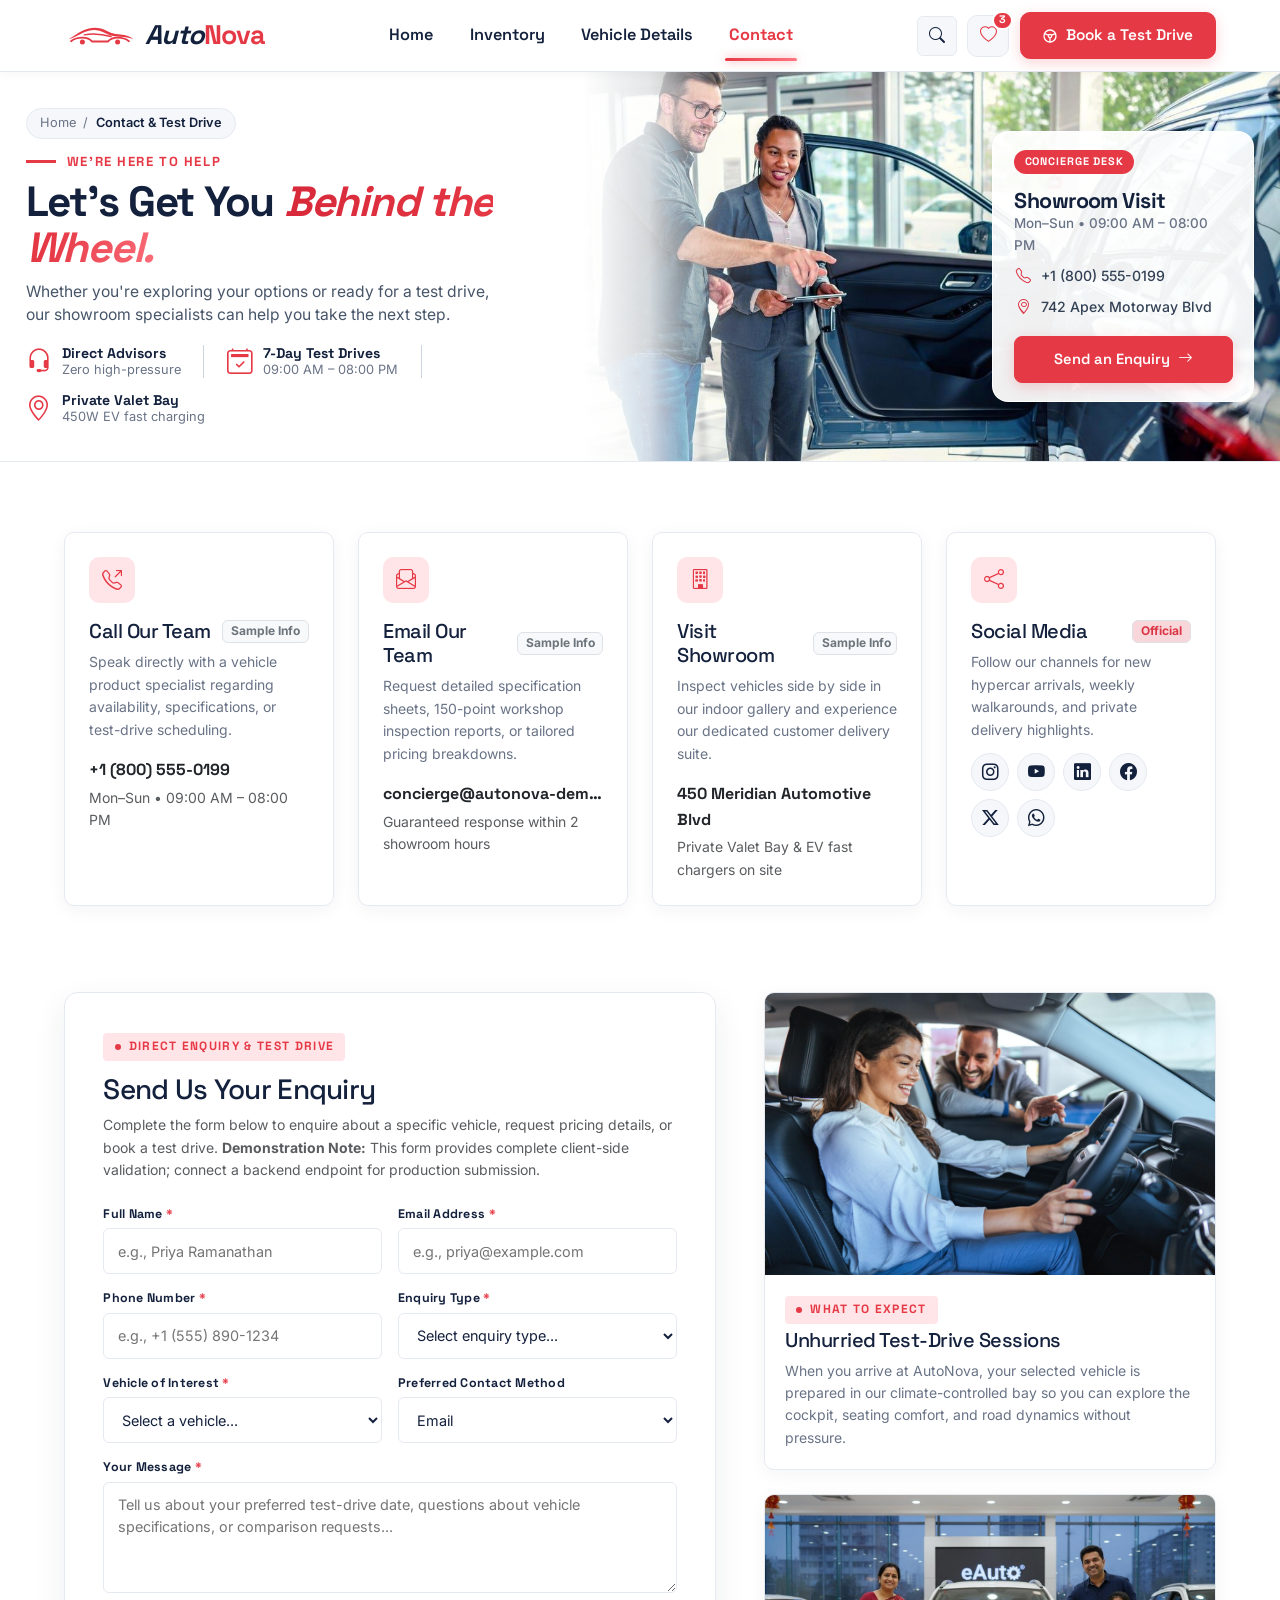
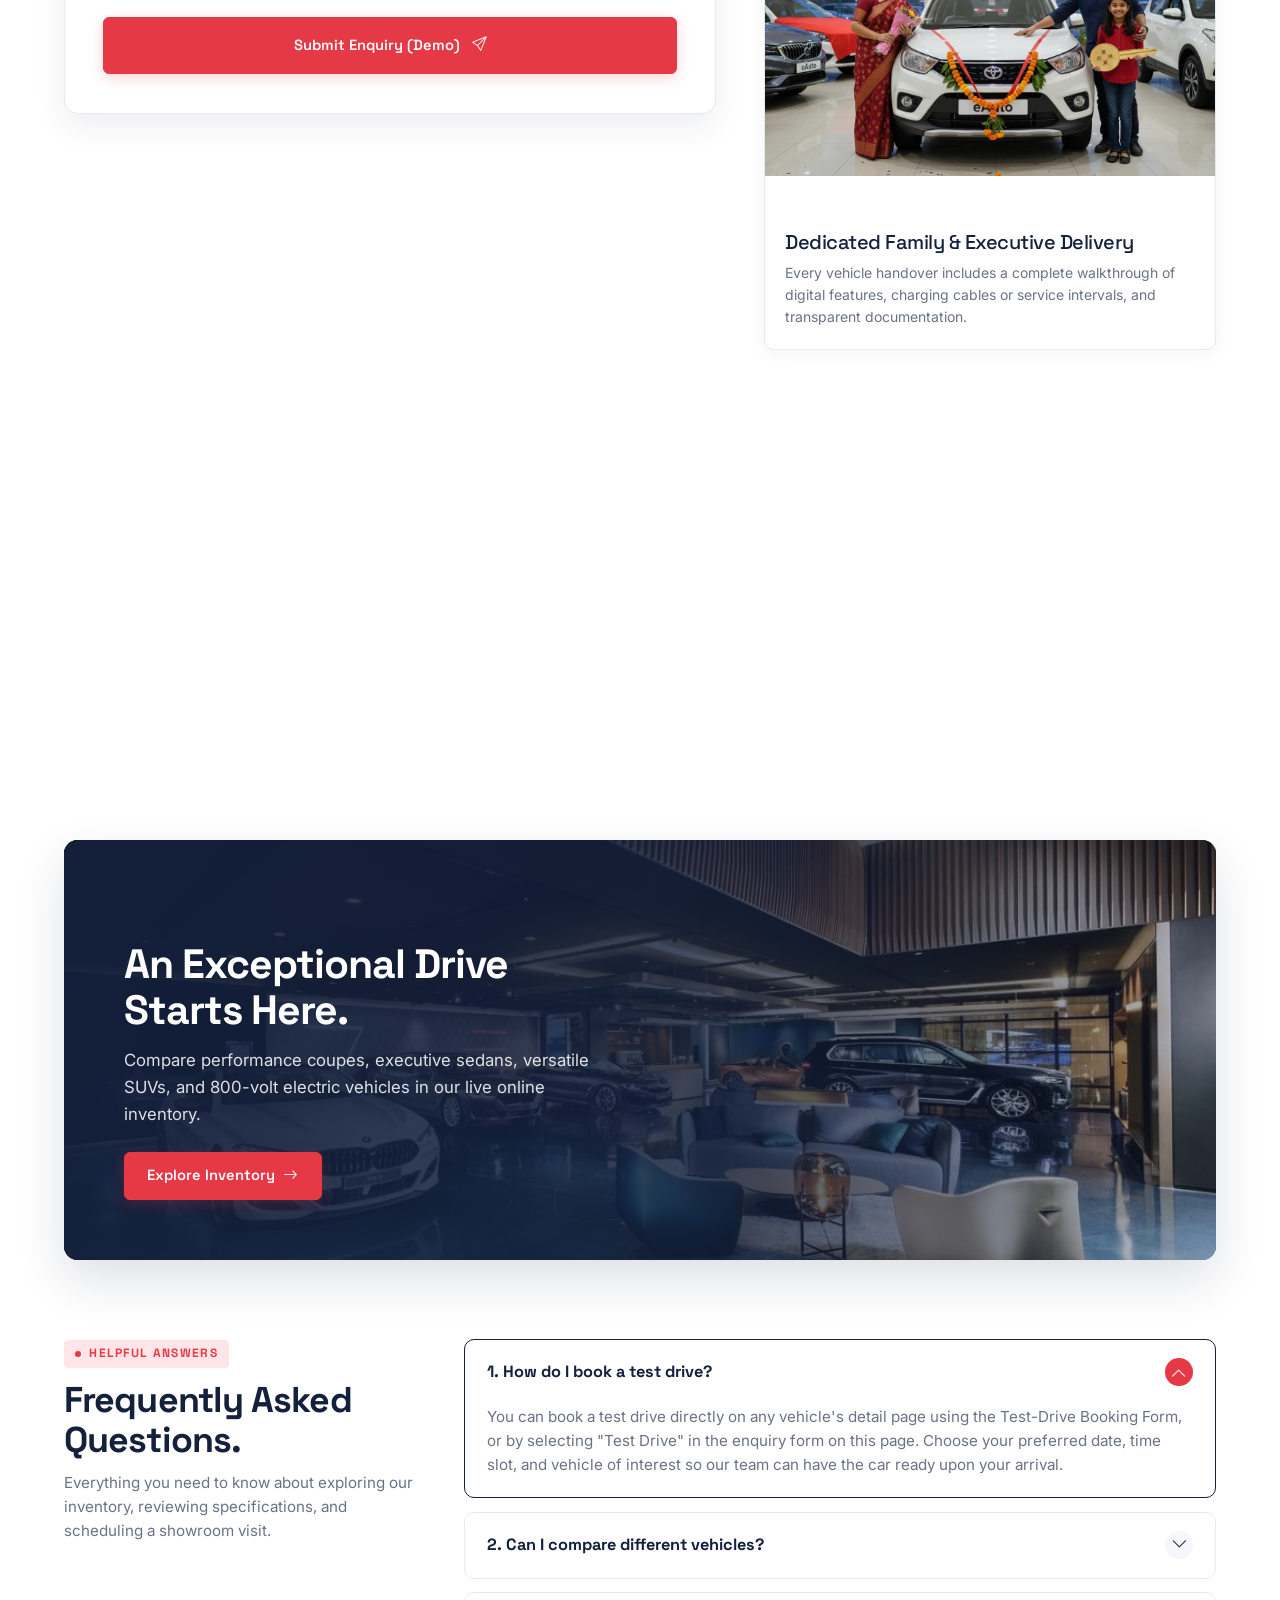
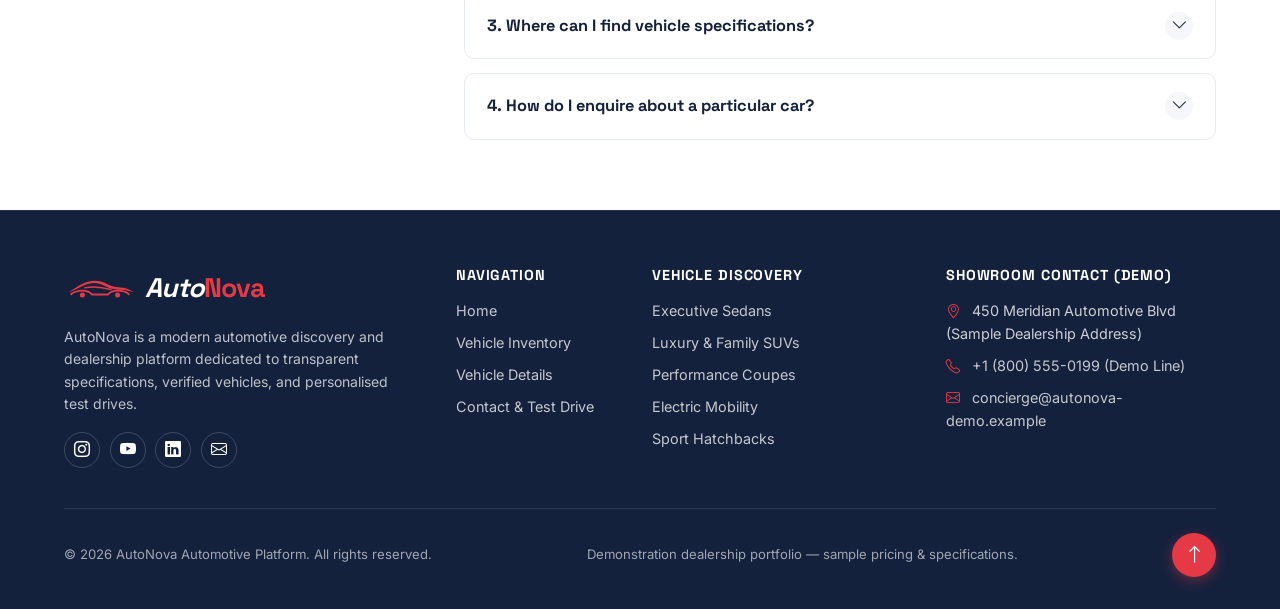
==== commit 0e7fa1fd: "1st coit" ====
--- a/contact.html
+++ b/contact.html
@@ -608,7 +608,7 @@
           >
           <div class="an-experience-overlay" aria-hidden="true"></div>
           <div class="an-experience-content">
-            <span class="an-eyebrow text-white">CURATED FLEET</span>
+            <span class="an-eyebrow an-eyebrow-dark">CURATED FLEET</span>
             <h2 id="promo-banner-heading">An Exceptional Drive Starts Here.</h2>
             <p>
               Compare performance coupes, executive sedans, versatile SUVs, and 800-volt electric vehicles in our live online inventory.
--- a/assets/css/style.css
+++ b/assets/css/style.css
@@ -181,8 +181,13 @@
 }
 
 .an-eyebrow-dark {
-  background-color: rgba(230, 57, 70, 0.2);
-  color: #ff858f;
+  background-color: rgba(230, 57, 70, 0.28);
+  border: 1px solid rgba(255, 140, 148, 0.45);
+  color: #ffffff;
+}
+
+.an-eyebrow-dark::before {
+  background-color: #ff6b78;
 }
 
 .an-section-title {
@@ -410,10 +415,10 @@
   margin: 0;
   padding: 0;
   align-items: center;
-  gap: clamp(1.6rem, 2.8vw, 2.75rem);
-}
-
-@media (min-width: 992px) {
+  gap: clamp(1.35rem, 2.2vw, 2.5rem);
+}
+
+@media (min-width: 1100px) {
   .an-nav-list {
     display: flex;
   }
@@ -427,6 +432,7 @@
   font-size: 1.02rem;
   font-weight: 600;
   color: var(--an-navy);
+  white-space: nowrap;
   transition: color 0.2s var(--ease-standard);
 }
 
@@ -494,9 +500,10 @@
   display: none;
   padding: 0.56rem 1.15rem;
   font-size: 0.88rem;
-}
-
-@media (min-width: 992px) {
+  white-space: nowrap;
+}
+
+@media (min-width: 1100px) {
   .an-header-cta {
     display: inline-flex;
   }
@@ -556,9 +563,12 @@
   cursor: pointer;
 }
 
-@media (min-width: 992px) {
+@media (min-width: 1100px) {
   .an-menu-toggle {
     display: none;
+  }
+  .an-mobile-nav {
+    display: none !important;
   }
 }
 
@@ -623,8 +633,8 @@
   border-left-color: var(--an-red);
 }
 
-/* Mobile & Tablet (<992px): Hide Search & Favourites in top bar; keep them inside Hamburger Menu */
-@media (max-width: 991.98px) {
+/* Mobile & Tablet (<1100px): Hide Search & Favourites in top bar; keep them inside Hamburger Menu */
+@media (max-width: 1099.98px) {
   .an-header-actions .an-search-trigger,
   .an-header-actions .an-header-fav-btn {
     display: none !important;
@@ -705,9 +715,10 @@
   display: none;
   padding: 0.62rem 1.35rem;
   font-size: 0.96rem;
-}
-
-@media (min-width: 992px) {
+  white-space: nowrap;
+}
+
+@media (min-width: 1100px) {
   .an-header-cta {
     display: inline-flex;
   }
@@ -911,6 +922,13 @@
   gap: 1.5rem;
 }
 
+@media (max-width: 991.98px) {
+  .an-hero-main-row {
+    align-items: center;
+    justify-content: center;
+  }
+}
+
 @media (min-width: 992px) {
   .an-hero-main-row {
     flex-direction: row;
@@ -1098,8 +1116,15 @@
 
 @media (max-width: 991.98px) {
   .an-snip-right-col {
+    display: flex;
+    flex-direction: column;
     align-items: center;
+    justify-content: center;
     width: 100%;
+    margin-inline: auto;
+  }
+  .an-snip-right-col.hero-anim-card {
+    box-shadow: none;
   }
 }
 
@@ -1116,8 +1141,26 @@
 @media (max-width: 991.98px) {
   .an-snip-float-card {
     width: 100%;
-    max-width: 440px;
+    max-width: 360px;
     margin-inline: auto;
+    text-align: center;
+  }
+  .an-snip-float-card .an-snip-featured-pill {
+    margin-inline: auto;
+    display: inline-block;
+  }
+  .an-snip-float-card .an-snip-card-title,
+  .an-snip-float-card .an-snip-card-sub,
+  .an-snip-float-card .an-snip-card-price {
+    text-align: center;
+  }
+  .an-snip-float-card .an-snip-spec-list {
+    display: inline-flex;
+    flex-direction: column;
+    align-items: flex-start;
+    margin-inline: auto;
+    width: fit-content;
+    text-align: left;
   }
 }
 
@@ -1371,13 +1414,59 @@
 }
 
 /* Showroom Bento Strip */
+.an-showroom-visit-link {
+  display: inline-flex;
+  align-items: center;
+  gap: 0.45rem;
+  font-size: 0.875rem;
+  font-weight: 600;
+  color: var(--an-navy);
+  text-decoration: none;
+  padding: 0.4rem 0.85rem;
+  border-radius: var(--radius-pill);
+  background-color: rgba(20, 33, 61, 0.04);
+  border: 1px solid rgba(20, 33, 61, 0.1);
+  transition:
+    color 0.25s var(--ease-standard),
+    background-color 0.25s var(--ease-standard),
+    border-color 0.25s var(--ease-standard),
+    box-shadow 0.25s var(--ease-standard),
+    transform 0.25s var(--ease-standard);
+}
+
+.an-showroom-visit-link i {
+  color: var(--an-red);
+  transition: transform 0.25s var(--ease-standard), color 0.25s var(--ease-standard);
+}
+
+.an-showroom-visit-link:hover,
+.an-showroom-visit-link:focus-visible {
+  color: var(--an-white);
+  background-color: var(--an-red);
+  border-color: var(--an-red);
+  box-shadow: 0 6px 16px rgba(230, 57, 70, 0.25);
+  transform: translateY(-1px);
+}
+
+.an-showroom-visit-link:hover i,
+.an-showroom-visit-link:focus-visible i {
+  color: var(--an-white);
+  transform: translateX(4px);
+}
+
 .an-showroom-bento {
   display: grid;
   grid-template-columns: minmax(0, 1fr);
-  gap: 1rem;
-}
-
-@media (min-width: 768px) {
+  gap: 1.15rem;
+}
+
+@media (min-width: 576px) {
+  .an-showroom-bento {
+    grid-template-columns: repeat(2, minmax(0, 1fr));
+  }
+}
+
+@media (min-width: 992px) {
   .an-showroom-bento {
     grid-template-columns: repeat(4, minmax(0, 1fr));
   }
@@ -1387,45 +1476,73 @@
   position: relative;
   border-radius: var(--radius-md);
   overflow: hidden;
-  aspect-ratio: 16 / 11;
+  aspect-ratio: 16 / 10;
+  min-height: 185px;
   background-color: var(--an-navy);
-  border: 1px solid var(--an-border);
+  border: 1px solid rgba(20, 33, 61, 0.12);
+  box-shadow: 0 8px 22px rgba(15, 23, 42, 0.08);
+  transition:
+    transform 0.35s var(--ease-out-expo),
+    box-shadow 0.35s var(--ease-out-expo),
+    border-color 0.35s var(--ease-out-expo);
 }
 
 .an-bento-item img {
   width: 100%;
   height: 100%;
   object-fit: cover;
-  transition: transform 0.55s var(--ease-out-expo);
+  filter: brightness(0.84) contrast(1.05);
+  transition:
+    transform 0.55s var(--ease-out-expo),
+    filter 0.4s var(--ease-standard);
 }
 
 @media (hover: hover) {
+  .an-bento-item:hover {
+    transform: translateY(-4px);
+    box-shadow: 0 14px 30px rgba(15, 23, 42, 0.18);
+    border-color: rgba(230, 57, 70, 0.45);
+  }
+
   .an-bento-item:hover img {
     transform: scale(1.06);
+    filter: brightness(0.76) contrast(1.08);
   }
 }
 
 .an-bento-overlay {
   position: absolute;
   inset: 0;
-  background: linear-gradient(180deg, transparent 35%, rgba(12, 20, 38, 0.88) 100%);
+  z-index: 1;
+  background: linear-gradient(
+    180deg,
+    rgba(10, 18, 34, 0.18) 0%,
+    rgba(10, 18, 34, 0.62) 45%,
+    rgba(10, 18, 34, 0.95) 100%
+  );
   display: flex;
   flex-direction: column;
   justify-content: flex-end;
-  padding: 1rem;
+  padding: 1.15rem 1.2rem;
   color: var(--an-white);
 }
 
 .an-bento-title {
-  color: var(--an-white);
-  font-size: 0.95rem;
-  margin-bottom: 0.15rem;
+  color: #ffffff;
+  font-size: 1rem;
+  font-weight: 700;
+  line-height: 1.25;
+  margin-bottom: 0.25rem;
+  text-shadow: 0 2px 10px rgba(0, 0, 0, 0.65);
 }
 
 .an-bento-sub {
-  font-size: 0.74rem;
-  color: rgba(255, 255, 255, 0.78);
+  font-size: 0.8rem;
+  font-weight: 500;
+  line-height: 1.35;
+  color: rgba(255, 255, 255, 0.92);
   margin: 0;
+  text-shadow: 0 1px 6px rgba(0, 0, 0, 0.65);
 }
 
 /* ==========================================================================
@@ -1848,6 +1965,40 @@
   color: var(--an-red);
   margin-top: 0.15rem;
   flex-shrink: 0;
+}
+
+.an-snip-actions > a,
+.an-discovery-cta-group > a,
+.an-experience-cta-group > a,
+.an-final-cta-group > a {
+  min-height: 48px;
+  min-width: 245px;
+  justify-content: center;
+}
+
+@media (max-width: 575.98px) {
+  .an-snip-actions,
+  .an-discovery-cta-group,
+  .an-experience-cta-group,
+  .an-final-cta-group {
+    flex-direction: column;
+    align-items: stretch;
+    width: 100%;
+  }
+
+  .an-snip-actions > a,
+  .an-discovery-cta-group > a,
+  .an-experience-cta-group > a,
+  .an-final-cta-group > a,
+  .an-discovery-block .btn-an-primary,
+  .an-discovery-block .btn-an-secondary,
+  .an-discovery-block .btn-an-outline {
+    width: 100%;
+    min-width: 0;
+    flex: 0 0 100%;
+    min-height: 48px;
+    justify-content: center;
+  }
 }
 
 /* ==========================================================================
@@ -2038,6 +2189,13 @@
   gap: 1.5rem;
 }
 
+@media (max-width: 991.98px) {
+  .an-subpage-hero-row {
+    align-items: center;
+    justify-content: center;
+  }
+}
+
 @media (min-width: 992px) {
   .an-subpage-hero-row {
     flex-direction: row;
@@ -2141,8 +2299,15 @@
 
 @media (max-width: 991.98px) {
   .an-subpage-hero-right {
+    display: flex;
+    flex-direction: column;
+    align-items: center;
     justify-content: center;
     width: 100%;
+    margin-inline: auto;
+  }
+  .an-subpage-hero-right.hero-anim-card {
+    box-shadow: none;
   }
 }
 
@@ -2160,8 +2325,33 @@
 @media (max-width: 991.98px) {
   .an-subpage-float-card {
     width: 100%;
-    max-width: 440px;
+    max-width: 360px;
     margin-inline: auto;
+    text-align: center;
+  }
+  .an-subpage-float-card .an-snip-featured-pill {
+    margin-inline: auto;
+    display: inline-block;
+  }
+  .an-subpage-float-card > .d-flex {
+    justify-content: center !important;
+    gap: 0.5rem !important;
+  }
+  .an-subpage-float-card > .d-flex .an-snip-featured-pill {
+    margin-inline: 0;
+  }
+  .an-subpage-float-card .an-snip-card-title,
+  .an-subpage-float-card .an-snip-card-sub,
+  .an-subpage-float-card .an-snip-card-price {
+    text-align: center;
+  }
+  .an-subpage-float-card .an-snip-spec-list {
+    display: inline-flex;
+    flex-direction: column;
+    align-items: flex-start;
+    margin-inline: auto;
+    width: fit-content;
+    text-align: left;
   }
 }
 
@@ -2217,13 +2407,20 @@
   }
 }
 
+.an-field-group {
+  display: flex;
+  flex-direction: column;
+  justify-content: flex-start;
+}
+
 .an-form-label {
   display: block;
   font-family: var(--font-heading);
   font-size: 0.78rem;
   font-weight: 700;
-  color: var(--an-navy);
-  margin-bottom: 0.35rem;
+  line-height: 1.3;
+  color: var(--an-navy);
+  margin-bottom: 0.4rem;
   letter-spacing: 0.02em;
 }
 
@@ -2231,14 +2428,25 @@
 .an-select {
   width: 100%;
   min-width: 0;
+  height: 46px;
   padding: 0.6rem 0.85rem;
   font-family: var(--font-body);
   font-size: 0.9rem;
+  line-height: 1.4;
   color: var(--an-navy);
   background-color: var(--an-white);
   border: 1px solid var(--an-border);
   border-radius: var(--radius-sm);
+  box-sizing: border-box;
   transition: border-color 0.2s, box-shadow 0.2s;
+}
+
+textarea.an-input {
+  height: auto;
+  min-height: 104px;
+  padding-block: 0.7rem;
+  line-height: 1.5;
+  resize: vertical;
 }
 
 .an-input:focus,
@@ -2333,6 +2541,45 @@
   background-color: var(--an-navy);
   border-color: var(--an-navy);
   color: var(--an-white);
+}
+
+.an-back-inventory-link {
+  display: inline-flex;
+  align-items: center;
+  gap: 0.42rem;
+  font-size: 0.84rem;
+  font-weight: 600;
+  color: var(--an-red);
+  text-decoration: none;
+  padding: 0.35rem 0.85rem;
+  border-radius: var(--radius-pill);
+  background-color: rgba(230, 57, 70, 0.06);
+  border: 1px solid rgba(230, 57, 70, 0.18);
+  transition:
+    color 0.25s var(--ease-standard),
+    background-color 0.25s var(--ease-standard),
+    border-color 0.25s var(--ease-standard),
+    box-shadow 0.25s var(--ease-standard),
+    transform 0.25s var(--ease-standard);
+}
+
+.an-back-inventory-link i {
+  transition: transform 0.25s var(--ease-standard), color 0.25s var(--ease-standard);
+}
+
+.an-back-inventory-link:hover,
+.an-back-inventory-link:focus-visible {
+  color: var(--an-white);
+  background-color: var(--an-red);
+  border-color: var(--an-red);
+  box-shadow: 0 6px 16px rgba(230, 57, 70, 0.25);
+  transform: translateY(-1px);
+}
+
+.an-back-inventory-link:hover i,
+.an-back-inventory-link:focus-visible i {
+  color: var(--an-white);
+  transform: translateX(-4px);
 }
 
 .an-gallery-main {
@@ -2458,12 +2705,15 @@
 .an-overview-grid {
   display: grid;
   grid-template-columns: repeat(2, minmax(0, 1fr));
+  grid-auto-rows: 1fr;
   gap: 0.85rem;
+  align-items: stretch;
 }
 
 @media (min-width: 768px) {
   .an-overview-grid {
     grid-template-columns: repeat(5, minmax(0, 1fr));
+    grid-auto-rows: 1fr;
   }
 }
 
@@ -2471,26 +2721,36 @@
   background-color: var(--an-bg-soft);
   border: 1px solid var(--an-border);
   border-radius: var(--radius-sm);
-  padding: 0.9rem;
+  padding: 0.95rem;
+  height: 100%;
+  min-height: 136px;
+  display: flex;
+  flex-direction: column;
+  justify-content: flex-start;
 }
 
 .an-overview-icon {
   color: var(--an-red);
-  font-size: 1.1rem;
-  margin-bottom: 0.35rem;
-  display: block;
+  font-size: 1.15rem;
+  line-height: 1;
+  margin-bottom: 0.45rem;
+  display: inline-flex;
+  align-items: center;
+  width: fit-content;
 }
 
 .an-overview-label {
   font-size: 0.74rem;
+  line-height: 1.3;
   color: var(--an-grey-muted);
   display: block;
-  margin-bottom: 0.15rem;
+  margin-bottom: 0.25rem;
 }
 
 .an-overview-val {
   font-family: var(--font-heading);
-  font-size: 0.92rem;
+  font-size: 0.9rem;
+  line-height: 1.3;
   font-weight: 700;
   color: var(--an-navy);
   display: block;
@@ -2715,21 +2975,32 @@
 
 .an-social-grid {
   display: grid;
-  grid-template-columns: repeat(2, minmax(0, 1fr));
-  gap: 0.75rem;
+  grid-template-columns: minmax(0, 1fr);
+  gap: 0.65rem;
 }
 
 @media (min-width: 576px) and (max-width: 991.98px) {
   .an-social-grid {
     grid-template-columns: repeat(3, minmax(0, 1fr));
+    gap: 0.75rem;
+  }
+}
+
+@media (min-width: 992px) {
+  .an-social-grid {
+    grid-template-columns: repeat(2, minmax(0, 1fr));
+    gap: 0.75rem;
   }
 }
 
 .an-contact-social-btn {
-  display: inline-flex;
-  align-items: center;
+  display: flex;
+  align-items: center;
+  justify-content: center;
   gap: 0.65rem;
-  padding: 0.7rem 0.95rem;
+  width: 100%;
+  min-height: 46px;
+  padding: 0.7rem 1rem;
   background-color: var(--an-bg-soft);
   border: 1px solid var(--an-border);
   border-radius: var(--radius-sm);
@@ -2737,7 +3008,14 @@
   font-family: var(--font-heading);
   font-size: 0.88rem;
   font-weight: 600;
+  white-space: nowrap;
   transition: all 0.25s var(--ease-out-expo);
+}
+
+@media (min-width: 576px) {
+  .an-contact-social-btn {
+    justify-content: flex-start;
+  }
 }
 
 .an-contact-social-btn i {
@@ -3618,8 +3896,7 @@
 }
 
 .hero-anim-card {
-  animation: heroFadeUp 0.7s var(--ease-out-expo) 0.38s both,
-             floatCardLevitate 4.4s ease-in-out 1.1s infinite;
+  animation: heroFadeUp 0.7s var(--ease-out-expo) 0.38s both;
 }
 
 /* 14.10 Hero Card Spec Text Flip Transition on Slide Change */
